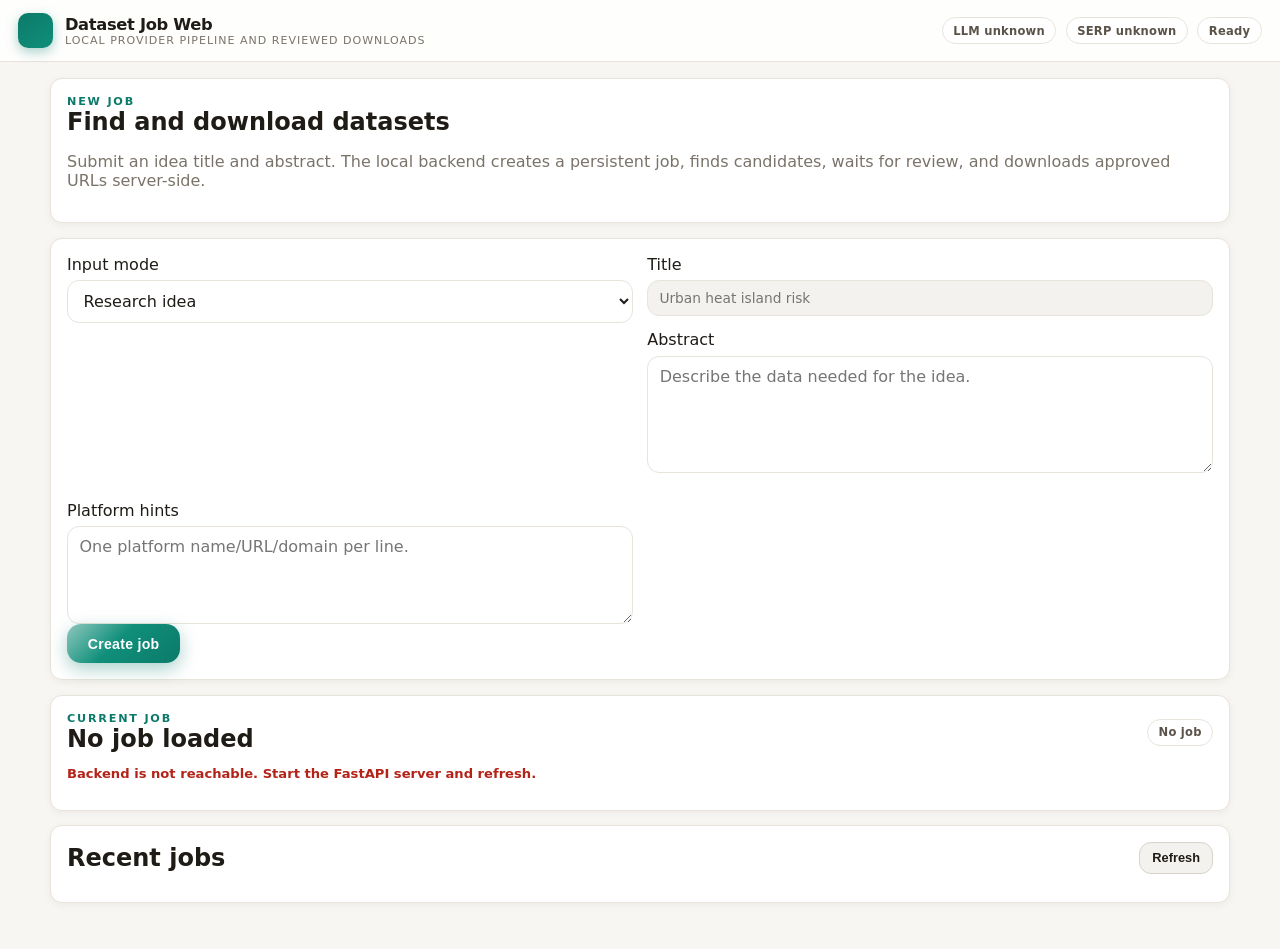
==== datasets.html @ d86ec750 "Update datasets.html" ====
<!DOCTYPE html>
<html lang="en">
<head>
  <meta charset="UTF-8" />
  <meta name="viewport" content="width=device-width, initial-scale=1" />
  <title>Dataset Job Web</title>
  <link rel="stylesheet" href="./style.css?v=20260516-failure-details" />
</head>
<body>
  <div class="dataset-layout">
    <header class="dataset-topbar">
      <div class="topbar-left">
        <div class="topbar-brand">
          <span class="brand-mark" aria-hidden="true"></span>
          <div class="topbar-titles">
            <span class="app-title">Dataset Job Web</span>
            <span class="app-tagline">Local provider pipeline and reviewed downloads</span>
          </div>
        </div>
      </div>
      <div class="topbar-right">
        <span class="pill" id="llmBadge">LLM unknown</span>
        <span class="pill" id="serpBadge">SERP unknown</span>
        <span class="pill" id="jobStatusBadge">Ready</span>
      </div>
    </header>

    <main class="dataset-main">
      <section class="dataset-section dataset-context-panel">
        <div>
          <p class="settings-kicker">New Job</p>
          <h1>Find and download datasets</h1>
          <p class="muted">Submit an idea title and abstract. The local backend creates a persistent job, finds candidates, waits for review, and downloads approved URLs server-side.</p>
        </div>
      </section>

      <section class="dataset-section">
        <div class="decision-grid">
          <label class="field">
            <span>Input mode</span>
            <select id="inputMode">
              <option value="idea">Research idea</option>
              <option value="dataset_requirement">Single dataset requirement</option>
            </select>
          </label>
          <div id="ideaInputFields" class="mode-fields">
            <label class="field">
              <span>Title</span>
              <input class="dataset-inline-input" id="jobTitle" placeholder="Urban heat island risk" />
            </label>
            <label class="field">
              <span>Abstract</span>
              <textarea id="jobAbstract" rows="5" placeholder="Describe the data needed for the idea."></textarea>
            </label>
          </div>
          <div id="datasetRequirementFields" class="mode-fields" hidden>
            <label class="field">
              <span>Dataset requirement</span>
              <textarea id="jobDatasetRequirement" rows="5" placeholder="Enter a dataset requirement statement."></textarea>
            </label>
          </div>
          <label class="field">
            <span>Platform hints</span>
            <textarea id="jobPlatformHints" class="dataset-hint-textarea" rows="4" placeholder="One platform name/URL/domain per line."></textarea>
          </label>
        </div>
        <div class="dataset-submit-row">
          <button type="button" class="send-btn" id="createJobBtn">Create job</button>
        </div>
      </section>

      <section class="dataset-section" id="statePanel">
        <div class="dataset-section-head">
          <div>
            <p class="settings-kicker">Current Job</p>
            <h2 id="currentJobTitle">No job loaded</h2>
          </div>
          <span class="pill" id="currentJobId">No job</span>
        </div>
        <p class="status-line muted" id="stateMessage">Create a job or load one from recent jobs.</p>
        <button id="retryFailedStepButton" class="secondary" hidden>Retry failed step</button>
      </section>

      <section class="dataset-section" id="requirementsSection" hidden>
        <div class="dataset-section-head compact">
          <h2>Requirements</h2>
        </div>
        <div id="requirementRows" class="requirements-list"></div>
      </section>

      <section class="dataset-section" id="candidateSection" hidden>
        <div class="dataset-section-head">
          <div>
            <p class="settings-kicker">Candidates</p>
            <h2>Human review</h2>
          </div>
          <div class="candidate-controls">
            <label class="candidate-limit-field">
              <span>Show</span>
              <input type="number" id="candidateDisplayLimit" min="1" max="20" value="20" />
            </label>
            <span class="pill" id="candidateCount">0 selected</span>
          </div>
        </div>
        <div class="dataset-table-wrap">
          <table class="dataset-table">
            <thead>
              <tr>
                <th>Approve</th>
                <th>Dataset</th>
                <th>Provider</th>
                <th>Role</th>
                <th>Coverage</th>
                <th>Reject</th>
              </tr>
            </thead>
            <tbody id="candidateRows"></tbody>
          </table>
        </div>
      </section>

      <section class="dataset-section" id="decisionSection" hidden>
        <div class="dataset-section-head compact">
          <h2>Review decision</h2>
          <button type="button" class="action-btn" id="addUrlBtn">Add URL</button>
        </div>
        <div id="addedUrlRows"></div>
        <div class="decision-grid">
          <label class="field">
            <span>Action</span>
            <select id="decisionSelect">
              <option value="continue_with_approved">Continue with approved</option>
              <option value="search_more">Search more</option>
              <option value="stop_insufficient">Stop insufficient</option>
              <option value="request_manual_access">Request manual access</option>
            </select>
          </label>
          <label class="field">
            <span>Missing requirements</span>
            <textarea id="missingRequirements" rows="4"></textarea>
          </label>
          <label class="field">
            <span>Suggested queries</span>
            <textarea id="suggestedQueries" rows="4"></textarea>
          </label>
          <label class="field">
            <span>Reviewer comment</span>
            <textarea id="reviewComment" rows="4"></textarea>
          </label>
          <label class="field">
            <span>Platform hints</span>
            <textarea id="platformHints" class="dataset-hint-textarea" rows="4" placeholder="One platform name/URL/domain per line."></textarea>
          </label>
        </div>
        <div class="dataset-submit-row">
          <button type="button" class="send-btn" id="submitReviewBtn">Submit review</button>
        </div>
      </section>

      <section class="dataset-section" id="confirmationSection" hidden>
        <div class="dataset-section-head">
          <div>
            <p class="settings-kicker">Confirmation</p>
            <h2>Bundle may be insufficient</h2>
          </div>
        </div>
        <pre class="step-body" id="judgmentBody"></pre>
        <div class="dataset-submit-row">
          <button type="button" class="send-btn" id="forceDownloadBtn">Force download approved URLs</button>
        </div>
      </section>

      <section class="dataset-section" id="resourcePlanSection" hidden>
        <div class="dataset-section-head">
          <div>
            <p class="settings-kicker">Resource plan</p>
            <h2>Planned resources</h2>
          </div>
        </div>
        <div id="resourcePlanRows"></div>
      </section>

      <section class="dataset-section" id="resultSection" hidden>
        <div class="dataset-section-head">
          <div>
            <p class="settings-kicker">Result</p>
            <h2>Downloaded files</h2>
          </div>
        </div>
        <div class="dataset-table-wrap">
          <table class="dataset-table">
            <thead>
              <tr>
                <th>File</th>
                <th>Size</th>
                <th>Format</th>
                <th>Status</th>
                <th>Reason</th>
                <th>Source URL</th>
                <th>Local path</th>
              </tr>
            </thead>
            <tbody id="fileRows"></tbody>
          </table>
        </div>
      </section>

      <section class="dataset-section">
        <div class="dataset-section-head compact">
          <h2>Recent jobs</h2>
          <button type="button" class="action-btn" id="refreshJobsBtn">Refresh</button>
        </div>
        <div id="recentJobs"></div>
      </section>
    </main>
  </div>

  <script src="./config.js"></script>
  <script src="./dataset-page-core.js?v=20260518-resource-plan"></script>
  <script src="./dataset-page.js?v=20260523-dataset-config"></script>
</body>
</html>
---- style.css ----
:root {
  --bg: #eeece8;
  --bg-elevated: #f8f6f2;
  --surface: #ffffff;
  --surface-muted: #f4f2ee;
  --border: #e8e3db;
  --border-strong: #d8d2c8;
  --text: #1f1b16;
  --text-secondary: #5b5349;
  --muted: #7a7369;
  --accent: #0c7a69;
  --accent-hover: #0f8f7a;
  --accent-soft: rgba(12, 122, 105, 0.12);
  --accent-ring: rgba(12, 122, 105, 0.32);
  --danger: #b42318;
  --user-bg: linear-gradient(145deg, #ecfff7 0%, #f0fffa 100%);
  --user-border: #9debd9;
  --radius-sm: 12px;
  --radius-md: 16px;
  --radius-lg: 20px;
  --shadow-sm: 0 2px 8px rgba(31, 27, 22, 0.05);
  --shadow-md: 0 8px 24px rgba(31, 27, 22, 0.08);
  --shadow-lg: 0 18px 48px rgba(31, 27, 22, 0.12);
  --font: "DM Sans", system-ui, -apple-system, "Segoe UI", sans-serif;
  --font-mono: "JetBrains Mono", ui-monospace, monospace;
}

* {
  box-sizing: border-box;
}

html {
  -webkit-font-smoothing: antialiased;
  -moz-osx-font-smoothing: grayscale;
}

body {
  margin: 0;
  font-family: var(--font);
  color: var(--text);
  min-height: 100vh;
  background: radial-gradient(120% 70% at 0% -10%, rgba(12, 122, 105, 0.12), transparent),
    radial-gradient(100% 60% at 100% 0%, rgba(142, 117, 84, 0.11), transparent),
    var(--bg);
}

.layout {
  display: flex;
  min-height: 100vh;
  max-height: 100vh;
}

.center-stack {
  flex: 1;
  display: flex;
  min-width: 0;
  min-height: 0;
}

.history-drawer {
  width: 0;
  min-width: 0;
  overflow: hidden;
  background: color-mix(in srgb, var(--surface), transparent 10%);
  backdrop-filter: blur(10px);
  border-right: 0 solid transparent;
  box-shadow: 2px 0 14px rgba(24, 20, 16, 0.03);
  transition: width 0.3s ease, min-width 0.3s ease, border-color 0.2s ease, box-shadow 0.2s ease;
}

.history-drawer.open {
  width: 300px;
  min-width: 300px;
  border-right-width: 1px;
  border-right-color: var(--border);
  box-shadow: 4px 0 12px rgba(0, 0, 0, 0.05);
}

.history-inner {
  width: 300px;
  height: 100%;
  overflow-y: auto;
  padding: 1.2rem 1rem 1.4rem;
}

.history-title {
  margin: 0;
  font-size: 0.8rem;
  letter-spacing: 0.14em;
  text-transform: uppercase;
  font-weight: 800;
  color: var(--text-secondary);
}

.history-hint {
  margin: 0.45rem 0 1rem;
  font-size: 0.78rem;
  line-height: 1.5;
}

.new-chat-btn {
  width: 100%;
  margin-top: 0.75rem;
  border: 1px solid var(--accent);
  border-radius: var(--radius-sm);
  background: var(--accent-soft);
  color: var(--accent);
  font-size: 0.82rem;
  font-weight: 700;
  padding: 0.55rem 0.72rem;
  cursor: pointer;
  transition: box-shadow 0.15s ease, transform 0.12s ease, filter 0.15s ease;
}

.new-chat-btn:hover {
  box-shadow: var(--shadow-sm);
  filter: brightness(0.98);
}

.new-chat-btn:active {
  transform: translateY(1px);
}

.history-list {
  list-style: none;
  margin: 0;
  padding: 0;
}

.history-list li {
  margin-bottom: 0.45rem;
}

.history-item {
  width: 100%;
  border: 1px solid var(--border);
  border-radius: var(--radius-sm);
  background: var(--surface);
  cursor: pointer;
  text-align: left;
  color: var(--text);
  padding: 0.72rem 0.8rem;
  transition: transform 0.12s ease, border-color 0.2s ease, box-shadow 0.2s ease;
}

.history-item:hover {
  transform: translateY(-1px);
  border-color: var(--accent);
  box-shadow: var(--shadow-sm);
}

.history-item-top {
  display: flex;
  align-items: flex-start;
  gap: 0.45rem;
}

.hi-icon {
  display: inline-flex;
  align-items: center;
  justify-content: center;
  width: 18px;
  height: 18px;
  border-radius: 5px;
  border: 1px solid #d7e6e2;
  background: #edf8f5;
  color: var(--accent);
  font-size: 0.64rem;
  font-weight: 700;
  line-height: 1;
  margin-top: 0.06rem;
  flex-shrink: 0;
}

.history-item .hi-topic {
  display: block;
  font-size: 0.84rem;
  font-weight: 600;
  line-height: 1.35;
  word-break: break-word;
}

.history-item .hi-meta {
  display: block;
  margin-top: 0.32rem;
  font-size: 0.69rem;
  color: var(--muted);
  font-family: var(--font-mono);
}

.chat-column {
  flex: 1;
  min-width: 0;
  min-height: 0;
  display: flex;
  flex-direction: column;
  background: var(--bg-elevated);
}

.chat-topbar {
  flex-shrink: 0;
  display: flex;
  align-items: center;
  justify-content: space-between;
  gap: 1rem;
  padding: 0.82rem 1.15rem;
  border-bottom: 1px solid var(--border);
  background: rgba(255, 255, 255, 0.76);
  backdrop-filter: blur(16px);
  box-shadow: 0 2px 10px rgba(0, 0, 0, 0.03);
}

.topbar-left {
  display: flex;
  align-items: center;
  gap: 0.9rem;
  min-width: 0;
}

.topbar-right {
  display: flex;
  align-items: center;
  gap: 0.6rem;
}

.icon-btn {
  width: 42px;
  height: 42px;
  border: 1px solid var(--border);
  border-radius: var(--radius-sm);
  background: var(--surface);
  color: var(--text-secondary);
  display: inline-flex;
  align-items: center;
  justify-content: center;
  cursor: pointer;
  transition: border-color 0.15s ease, color 0.15s ease, box-shadow 0.15s ease;
}

.icon-btn:hover {
  color: var(--accent);
  border-color: var(--accent);
  box-shadow: var(--shadow-sm);
}

.icon-btn:focus-visible {
  outline: none;
  box-shadow: 0 0 0 3px var(--accent-ring);
}

.topbar-brand {
  display: flex;
  align-items: center;
  gap: 0.72rem;
  min-width: 0;
}

.brand-mark {
  width: 35px;
  height: 35px;
  border-radius: 10px;
  background: linear-gradient(145deg, var(--accent) 0%, var(--accent-hover) 100%);
  box-shadow: 0 4px 12px rgba(12, 122, 105, 0.35);
  flex-shrink: 0;
}

.topbar-titles {
  display: flex;
  flex-direction: column;
  min-width: 0;
}

.app-title {
  font-size: 1.02rem;
  font-weight: 700;
  letter-spacing: -0.02em;
}

.app-tagline {
  font-size: 0.69rem;
  text-transform: uppercase;
  letter-spacing: 0.09em;
  color: var(--muted);
}

.pill {
  display: inline-flex;
  align-items: center;
  gap: 0.35rem;
  border: 1px solid var(--border);
  background: var(--surface);
  color: var(--text-secondary);
  border-radius: 999px;
  font-size: 0.72rem;
  font-weight: 600;
  letter-spacing: 0.02em;
  padding: 0.35rem 0.65rem;
}

.chat-panel {
  flex: 1;
  min-height: 0;
  display: flex;
  flex-direction: column;
}

.messages {
  flex: 1;
  overflow-y: auto;
  padding: 1.62rem 1.62rem 1.85rem;
  display: flex;
  flex-direction: column;
  gap: 1rem;
}

.messages:empty::before {
  content: "开始一次新想法生成，系统会按步骤展示检索、CAMP 与最终 Idea。";
  border: 1px dashed var(--border-strong);
  border-radius: var(--radius-md);
  color: var(--muted);
  font-size: 0.9rem;
  line-height: 1.6;
  padding: 1rem;
  background: rgba(255, 255, 255, 0.4);
}

.msg {
  max-width: 780px;
  border-radius: var(--radius-md);
  padding: 1.18rem 1.28rem;
  font-size: 0.93rem;
  line-height: 1.62;
  border: 1px solid var(--border);
  box-shadow: var(--shadow-sm);
}

.msg.user {
  align-self: flex-end;
  background: var(--user-bg);
  border-color: var(--user-border);
  max-width: min(90%, 540px);
}

.msg.assistant {
  width: 100%;
  margin: 0 auto;
  background: var(--surface);
  box-shadow: 0 10px 24px rgba(0, 0, 0, 0.06);
}

.msg.assistant.running {
  border-color: var(--accent);
  box-shadow: 0 0 0 2px var(--accent-soft), var(--shadow-md);
}

.msg-role {
  font-size: 0.66rem;
  font-weight: 700;
  color: var(--muted);
  letter-spacing: 0.1em;
  text-transform: uppercase;
  margin-bottom: 0.42rem;
}

.steps {
  display: flex;
  flex-direction: column;
  gap: 0.56rem;
}

.step details {
  border: 1px solid var(--border);
  border-radius: var(--radius-sm);
  overflow: hidden;
  background: var(--surface-muted);
  box-shadow: inset 0 1px 0 rgba(255, 255, 255, 0.65);
}

.step details[open] {
  background: var(--surface);
  border-color: var(--border-strong);
}

.step summary {
  list-style: none;
  cursor: pointer;
  display: flex;
  align-items: center;
  gap: 0.5rem;
  padding: 0.7rem 0.88rem;
  font-size: 0.86rem;
  font-weight: 600;
}

.step summary::-webkit-details-marker {
  display: none;
}

.step summary::before {
  content: "";
  width: 6px;
  height: 6px;
  border-radius: 50%;
  background: #c2bbb1;
  transition: transform 0.2s ease, background 0.2s ease;
}

.step details[open] summary::before {
  background: var(--accent);
  transform: scale(1.15);
}

.step-body {
  margin: 0;
  border-top: 1px solid #e7e1d7;
  padding: 0.84rem 0.96rem 0.96rem;
  white-space: pre-wrap;
  word-break: break-word;
  max-height: 360px;
  overflow-y: auto;
  font-family: var(--font-mono);
  font-size: 0.78rem;
  line-height: 1.62;
  color: var(--text-secondary);
  background: linear-gradient(180deg, #faf8f4 0%, #f4f1eb 100%);
  border-bottom-left-radius: 12px;
  border-bottom-right-radius: 12px;
}

.status-line {
  margin-top: 0.82rem;
  font-size: 0.82rem;
  color: var(--text-secondary);
}

.status-line:not(.error):not(.muted) {
  color: var(--accent);
  font-weight: 600;
}

.status-line.error {
  color: var(--danger);
  font-weight: 600;
}

.muted {
  color: var(--muted);
}

.msg-actions {
  margin-top: 0.68rem;
  display: flex;
  flex-wrap: wrap;
  gap: 0.5rem;
}

.action-btn {
  border: 1px solid var(--border-strong);
  border-radius: var(--radius-sm);
  background: var(--surface-muted);
  color: var(--text);
  cursor: pointer;
  font-size: 0.8rem;
  font-weight: 600;
  padding: 0.45rem 0.75rem;
  transition: transform 0.12s ease, border-color 0.15s ease, color 0.15s ease, box-shadow 0.15s ease;
}

.action-btn:hover:not(:disabled) {
  border-color: var(--accent);
  color: var(--accent);
  box-shadow: var(--shadow-sm);
}

.action-btn:active:not(:disabled) {
  transform: scale(0.99);
}

.action-btn:disabled {
  opacity: 0.58;
  cursor: not-allowed;
}

.composer-wrap {
  border-top: 1px solid var(--border);
  background: linear-gradient(180deg, rgba(248, 246, 242, 0.35) 0%, var(--bg-elevated) 30%);
  padding: 1rem 1.3rem 1.1rem;
}

.composer {
  max-width: 780px;
  margin: 0 auto;
  padding: 0.5rem;
  border-radius: 22px;
  border: 1px solid var(--border);
  background: var(--surface);
  box-shadow: 0 14px 30px rgba(0, 0, 0, 0.08);
  display: flex;
  align-items: flex-end;
  gap: 0.82rem;
}

.composer:focus-within {
  border-color: var(--accent);
  box-shadow: var(--shadow-lg), 0 0 0 3px var(--accent-soft);
}

.composer textarea {
  flex: 1;
  min-height: 52px;
  max-height: 220px;
  resize: none;
  border: none;
  outline: none;
  background: transparent;
  color: var(--text);
  font-size: 0.95rem;
  line-height: 1.6;
  font-family: var(--font);
  padding: 0.6rem 0.65rem 0.6rem 0.72rem;
}

.composer textarea::placeholder {
  color: #a39a8f;
}

.send-btn {
  flex-shrink: 0;
  border: none;
  border-radius: 14px;
  background: linear-gradient(135deg, #8ec8be 0%, var(--accent-hover) 45%, var(--accent) 100%);
  color: #fff;
  font-size: 0.88rem;
  font-weight: 700;
  letter-spacing: 0.02em;
  padding: 0.72rem 1.3rem;
  cursor: pointer;
  box-shadow: 0 6px 18px rgba(12, 122, 105, 0.35);
  transition: transform 0.12s ease, filter 0.15s ease, box-shadow 0.15s ease;
}

.send-btn:hover:not(:disabled) {
  filter: brightness(1.05);
  transform: translateY(-1px);
  box-shadow: 0 10px 22px rgba(12, 122, 105, 0.4), 0 0 0 2px rgba(142, 200, 190, 0.28);
}

.send-btn:active:not(:disabled) {
  transform: scale(0.98);
}

.send-btn:disabled {
  opacity: 0.5;
  cursor: not-allowed;
  box-shadow: none;
}

.composer-meta {
  max-width: 780px;
  margin: 0.42rem auto 0;
  font-size: 0.74rem;
}

.settings-panel {
  width: 336px;
  flex-shrink: 0;
  border-left: 1px solid var(--border);
  background: rgba(255, 255, 255, 0.86);
  backdrop-filter: blur(12px);
  padding: 1.4rem 1.2rem 1.2rem;
  overflow-y: auto;
  box-shadow: -4px 0 12px rgba(0, 0, 0, 0.05);
}

.settings-kicker {
  margin: 0;
  font-size: 0.7rem;
  text-transform: uppercase;
  letter-spacing: 0.16em;
  color: var(--accent);
  font-weight: 800;
}

.settings-head h1 {
  margin: 0.36rem 0 0.45rem;
  font-size: 1.24rem;
  letter-spacing: -0.02em;
  font-weight: 800;
}

.settings-head .muted {
  font-size: 0.86rem;
  line-height: 1.52;
}

.settings-card {
  margin-top: 1rem;
  border: 1px solid #eef2f6;
  border-radius: 16px;
  background: var(--surface);
  padding: 1rem;
  box-shadow: 0 10px 30px rgba(0, 0, 0, 0.04);
}

.field,
.param-fields .field {
  margin-top: 0.86rem;
}

.field:first-child,
.param-fields .field:first-child {
  margin-top: 0;
}

.field label {
  display: block;
  margin-bottom: 0.4rem;
  font-size: 0.75rem;
  font-weight: 700;
  color: var(--text-secondary);
  letter-spacing: 0.02em;
}

.field input,
.field select {
  width: 100%;
  border: 1px solid var(--border);
  border-radius: 12px;
  background: var(--surface-muted);
  color: var(--text);
  font-size: 0.86rem;
  font-family: var(--font);
  padding: 0.56rem 0.7rem;
  transition: border-color 0.15s ease, box-shadow 0.15s ease, background 0.15s ease;
}

.field input:focus,
.field select:focus {
  outline: none;
  border-color: var(--accent);
  background: var(--surface);
  box-shadow: 0 0 0 3px var(--accent-soft), 0 4px 14px rgba(12, 122, 105, 0.12);
}

.field small {
  display: block;
  margin-top: 0.3rem;
  color: var(--muted);
  font-size: 0.72rem;
  line-height: 1.4;
}

.hint {
  margin-top: 1.1rem;
  font-size: 0.78rem;
  line-height: 1.55;
}

.hint code {
  font-family: var(--font-mono);
  font-size: 0.74rem;
  border: 1px solid var(--border);
  border-radius: 6px;
  background: var(--surface-muted);
  padding: 0.08rem 0.35rem;
}

.messages::-webkit-scrollbar,
.history-inner::-webkit-scrollbar,
.settings-panel::-webkit-scrollbar,
.step-body::-webkit-scrollbar {
  width: 8px;
  height: 8px;
}

.messages::-webkit-scrollbar-thumb,
.history-inner::-webkit-scrollbar-thumb,
.settings-panel::-webkit-scrollbar-thumb,
.step-body::-webkit-scrollbar-thumb {
  background: #d5cec3;
  border-radius: 8px;
  border: 2px solid transparent;
  background-clip: padding-box;
}

.auth-overlay {
  position: fixed;
  inset: 0;
  z-index: 999;
  display: flex;
  align-items: center;
  justify-content: center;
  padding: 1rem;
  background: rgba(20, 17, 12, 0.46);
  backdrop-filter: blur(4px);
}

.auth-overlay[hidden] {
  display: none !important;
}

.auth-card {
  width: min(420px, 100%);
  border: 1px solid var(--border);
  border-radius: var(--radius-lg);
  background: var(--surface);
  box-shadow: var(--shadow-lg);
  padding: 1.2rem;
}

.auth-card h2 {
  margin: 0 0 0.4rem;
  font-size: 1.15rem;
}

.auth-form {
  display: flex;
  flex-direction: column;
  gap: 0.65rem;
  margin-top: 0.8rem;
}

.auth-form label {
  font-size: 0.82rem;
  color: var(--muted);
}

.auth-form > div {
  display: flex;
  flex-direction: column;
  gap: 0.3rem;
}

.auth-form > div[hidden] {
  display: none !important;
}

.auth-form input,
.auth-form select {
  width: 100%;
  border: 1px solid var(--border);
  border-radius: 12px;
  background: var(--surface-muted);
  color: var(--text);
  font-size: 0.94rem;
  font-family: var(--font);
  padding: 0.62rem 0.75rem;
}

.auth-form input:focus,
.auth-form select:focus {
  outline: none;
  border-color: var(--accent);
  box-shadow: 0 0 0 3px var(--accent-soft);
}

@media (max-width: 1080px) {
  .settings-panel {
    width: 300px;
  }
}

@media (max-width: 900px) {
  .layout {
    flex-direction: column;
    max-height: none;
  }

  .settings-panel {
    width: 100%;
    border-left: none;
    border-top: 1px solid var(--border);
    max-height: 44vh;
  }

  .history-drawer.open {
    width: 270px;
    min-width: 270px;
  }

  .history-inner {
    width: 270px;
  }

  .chat-topbar {
    padding: 0.75rem 0.9rem;
  }

  .messages {
    padding: 1rem 1rem 1.3rem;
  }

  .composer-wrap {
    padding: 0.85rem 0.9rem 0.95rem;
  }

  .composer {
    flex-wrap: wrap;
  }

  .send-btn {
    width: 100%;
  }
}

@media (prefers-reduced-motion: reduce) {
  *,
  *::before,
  *::after {
    animation-duration: 0.01ms !important;
    transition-duration: 0.01ms !important;
  }
}

.dataset-layout {
  min-height: 100vh;
  background: var(--bg-elevated);
  color: var(--text);
}

.dataset-topbar {
  display: flex;
  align-items: center;
  justify-content: space-between;
  gap: 1rem;
  padding: 0.82rem 1.15rem;
  border-bottom: 1px solid var(--border);
  background: rgba(255, 255, 255, 0.82);
  backdrop-filter: blur(16px);
  position: sticky;
  top: 0;
  z-index: 5;
}

.dataset-back-link {
  border: 1px solid var(--border);
  border-radius: var(--radius-sm);
  color: var(--text-secondary);
  background: var(--surface);
  padding: 0.58rem 0.78rem;
  font-size: 0.82rem;
  font-weight: 700;
  text-decoration: none;
}

.dataset-back-link:hover {
  color: var(--accent);
  border-color: var(--accent);
}

.dataset-main {
  width: min(1180px, calc(100vw - 32px));
  margin: 0 auto;
  padding: 1rem 0 2rem;
}

.dataset-section {
  background: var(--surface);
  border: 1px solid var(--border);
  border-radius: var(--radius-sm);
  box-shadow: var(--shadow-sm);
  padding: 1rem;
  margin-bottom: 0.9rem;
}

.dataset-context-panel,
.dataset-section-head,
.dataset-submit-row,
.dataset-actions-inline {
  display: flex;
  align-items: center;
  justify-content: space-between;
  gap: 1rem;
}

.dataset-section-head h2,
.dataset-section-head h3,
.dataset-context-panel h1 {
  margin: 0;
}

.dataset-section-head.compact {
  margin-bottom: 0.75rem;
}

.candidate-controls {
  display: flex;
  align-items: center;
  gap: 0.65rem;
  flex-wrap: wrap;
  justify-content: flex-end;
}

.candidate-limit-field {
  display: inline-flex;
  align-items: center;
  gap: 0.42rem;
  color: var(--text-secondary);
  font-size: 0.78rem;
  font-weight: 700;
}

.candidate-limit-field input {
  width: 72px;
  border: 1px solid var(--border);
  border-radius: 8px;
  padding: 0.38rem 0.48rem;
  font: inherit;
  background: var(--surface);
}

.dataset-table-wrap {
  overflow-x: auto;
}

.dataset-table {
  width: 100%;
  border-collapse: collapse;
  min-width: 920px;
}

.dataset-table th,
.dataset-table td {
  border-bottom: 1px solid var(--border);
  padding: 0.72rem 0.6rem;
  text-align: left;
  vertical-align: top;
  font-size: 0.84rem;
}

.dataset-table th {
  color: var(--text-secondary);
  font-size: 0.72rem;
  letter-spacing: 0.08em;
  text-transform: uppercase;
}

.dataset-table td.dataset-empty-row {
  color: var(--text-secondary);
  background: var(--surface-muted);
  font-weight: 600;
  text-align: center;
}

.requirements-list {
  display: flex;
  flex-direction: column;
  gap: 0.8rem;
}

.requirement-item {
  border: 1px solid var(--border);
  border-radius: var(--radius-sm);
  background: var(--surface);
  box-shadow: var(--shadow-sm);
  padding: 0.72rem 0.8rem;
}

.requirement-item + .requirement-item {
  margin-top: 0;
}

.resource-plan-card {
  border: 1px solid var(--border);
  border-radius: var(--radius-sm);
  background: var(--surface);
  padding: 0.72rem 0.8rem;
  min-width: 0;
  overflow-x: clip;
}

.resource-plan-card + .resource-plan-card {
  margin-top: 0.8rem;
}

.resource-role-group {
  margin-top: 0.75rem;
}

.resource-role-group h4 {
  margin: 0 0 0.35rem;
  font-size: 0.78rem;
  color: var(--text-secondary);
  text-transform: uppercase;
}

.resource-row {
  display: grid;
  grid-template-columns: minmax(9rem, 12rem) auto auto minmax(0, 1fr);
  gap: 0.45rem;
  align-items: start;
  border-top: 1px solid var(--border);
  padding: 0.48rem 0;
  min-width: 0;
  overflow-x: clip;
}

.resource-row > * {
  min-width: 0;
}

.resource-row a {
  color: var(--accent);
  overflow-wrap: anywhere;
  word-break: break-word;
}

.resource-row-sample,
.resource-row-index,
.resource-row-reject,
.resource-row-documentation {
  opacity: 0.78;
}

.requirement-head {
  display: flex;
  gap: 0.55rem;
  align-items: flex-start;
  justify-content: space-between;
  flex-wrap: wrap;
}

.requirement-title {
  margin: 0;
  font-size: 0.94rem;
  font-weight: 700;
}

.requirement-description {
  margin: 0.42rem 0 0;
  color: var(--text-secondary);
  line-height: 1.5;
  font-size: 0.82rem;
}

.requirement-meta {
  margin: 0.45rem 0 0;
  font-size: 0.72rem;
  color: var(--text-secondary);
  display: flex;
  flex-wrap: wrap;
  gap: 0.45rem;
}

.requirement-badge {
  display: inline-flex;
  align-items: center;
  border: 1px solid var(--border);
  border-radius: 999px;
  padding: 0.2rem 0.5rem;
  background: var(--surface-muted);
  font-size: 0.7rem;
}

.requirement-rounds {
  margin-top: 0.65rem;
  display: flex;
  flex-direction: column;
  gap: 0.6rem;
}

.round-item {
  border: 1px solid var(--border);
  border-radius: var(--radius-sm);
  padding: 0.62rem;
  background: var(--surface-muted);
}

.round-head {
  display: flex;
  justify-content: space-between;
  align-items: baseline;
  gap: 0.55rem;
}

.round-title {
  margin: 0;
  font-size: 0.82rem;
  font-weight: 700;
}

.round-meta {
  margin-top: 0.45rem;
  display: flex;
  flex-wrap: wrap;
  gap: 0.4rem;
}

.round-meta .pill {
  font-size: 0.66rem;
  padding: 0.2rem 0.45rem;
}

.query-chips {
  margin-top: 0.28rem;
  display: flex;
  flex-wrap: wrap;
  gap: 0.3rem;
}

.query-group {
  border-top: 1px solid var(--border);
  padding-top: 12px;
  margin-top: 12px;
}

.source-group {
  margin-top: 10px;
}

.source-title {
  font-size: 0.9rem;
  font-weight: 700;
  color: var(--text);
}

.query-chip {
  display: inline-flex;
  align-items: center;
  border-radius: 999px;
  border: 1px solid #d8d3ca;
  background: #fff;
  color: var(--text-secondary);
  font-size: 0.71rem;
  padding: 0.17rem 0.48rem;
  font-family: var(--font-mono);
}

.query-chip.missing {
  background: #fff5f5;
  border-color: #f1b0aa;
  color: var(--danger);
}

.round-info-lines {
  margin: 0.35rem 0 0;
  padding-left: 1.05rem;
  color: var(--text-secondary);
  font-size: 0.74rem;
  line-height: 1.45;
}

.round-mini-table-wrap {
  margin-top: 0.5rem;
  overflow-x: auto;
}

.dataset-mini-table {
  width: 100%;
  border-collapse: collapse;
  min-width: 720px;
}

.dataset-mini-table th,
.dataset-mini-table td {
  font-size: 0.77rem;
  border-bottom: 1px solid var(--border);
  padding: 0.45rem 0.5rem;
  vertical-align: top;
}

.dataset-mini-table th {
  text-transform: none;
  letter-spacing: 0.02em;
  color: var(--text-secondary);
  font-weight: 700;
  font-size: 0.68rem;
}

.dataset-mini-table .dataset-empty-row {
  color: var(--text-secondary);
  text-align: center;
  background: var(--surface-muted);
  font-weight: 600;
}

.dataset-mini-table .dataset-mini-note {
  color: #8a7a6a;
  font-size: 0.73rem;
  margin: 0.28rem 0 0;
}

.dataset-mini-row-unjudged {
  background: #fff8e6;
}

.dataset-mini-row-unjudged td:first-child {
  position: relative;
}

.dataset-mini-row-unjudged td:first-child::before {
  content: "Unjudged";
  display: inline-block;
  margin-right: 0.35rem;
  border-radius: 4px;
  font-size: 0.61rem;
  padding: 0.05rem 0.3rem;
  border: 1px solid #d9c9a5;
  color: #7a5f14;
  background: #fff4d8;
}

.rejected-panel details {
  margin-top: 0.52rem;
  border: 1px solid var(--border);
  border-radius: var(--radius-sm);
  background: #fff7f7;
}

.rejected-panel summary {
  font-size: 0.74rem;
  font-weight: 700;
  color: #8f2e2e;
  padding: 0.45rem 0.55rem;
  cursor: pointer;
}

.rejected-panel details[open] summary {
  border-bottom: 1px solid var(--border);
}

.rejected-panel .dataset-mini-table-wrap {
  margin-top: 0.28rem;
  padding: 0.2rem;
}

.dataset-title {
  font-weight: 800;
  margin-bottom: 0.28rem;
}

.dataset-table a {
  color: var(--accent);
  word-break: break-all;
}

.dataset-reason {
  margin-top: 0.32rem;
  line-height: 1.45;
}

.dataset-resource-meta,
.dataset-resource-evidence {
  margin-top: 0.28rem;
  line-height: 1.4;
  overflow-wrap: anywhere;
}

.dataset-resource-meta {
  font-size: 0.76rem;
  font-weight: 700;
}

.dataset-resource-evidence {
  font-family: "SFMono-Regular", Consolas, "Liberation Mono", monospace;
  font-size: 0.72rem;
}

.dataset-checkline {
  display: inline-flex;
  align-items: center;
  gap: 0.35rem;
  margin-bottom: 0.4rem;
}

.dataset-inline-input {
  width: 100%;
  border: 1px solid var(--border);
  border-radius: 8px;
  padding: 0.45rem 0.55rem;
  font: inherit;
}

.dataset-hint-textarea {
  min-height: 72px;
  resize: vertical;
}

.decision-grid {
  display: grid;
  grid-template-columns: repeat(2, minmax(0, 1fr));
  gap: 0.9rem;
}

.decision-grid .field {
  display: flex;
  flex-direction: column;
  gap: 0.42rem;
}

.decision-grid textarea,
.decision-grid select,
.added-url-row input,
.added-url-row select {
  border: 1px solid var(--border);
  border-radius: var(--radius-sm);
  padding: 0.62rem 0.72rem;
  font: inherit;
  background: var(--surface);
}

.added-url-panel {
  margin-top: 1rem;
  border-top: 1px solid var(--border);
  padding-top: 1rem;
}

.added-url-row {
  display: grid;
  grid-template-columns: 1.1fr 1.7fr 0.9fr 1.2fr 1.1fr auto;
  gap: 0.55rem;
  margin-bottom: 0.55rem;
}

.demo-outcome-panel {
  margin-bottom: 0.75rem;
}

.demo-outcome-box {
  border: 1px solid var(--border);
  border-radius: var(--radius-sm);
  background: var(--surface-muted);
  padding: 0.8rem 0.9rem;
}

.demo-outcome-box h3 {
  margin: 0;
  font-size: 0.96rem;
}

.demo-outcome-box p {
  margin: 0.52rem 0 0;
}

.demo-outcome-list {
  margin: 0.5rem 0 0;
  padding-left: 1.2rem;
}

.auth-return-link {
  display: inline-flex;
  justify-content: center;
  text-decoration: none;
}

#datasetStatusBadge[data-state="success"] {
  border-color: #79c7a4;
  color: #087443;
  background: #ebfff4;
}

#datasetStatusBadge[data-state="warning"] {
  border-color: #e3c67a;
  color: #7a5600;
  background: #fff8df;
}

#datasetStatusBadge[data-state="error"] {
  border-color: #f1b0aa;
  color: var(--danger);
  background: #fff1f0;
}

#datasetStatusBadge[data-state="running"],
#datasetStatusBadge[data-state="loading"],
#datasetStatusBadge[data-state="review"] {
  border-color: var(--accent);
  color: var(--accent);
  background: var(--accent-soft);
}

@media (max-width: 760px) {
  .dataset-topbar,
  .dataset-context-panel,
  .dataset-section-head,
  .dataset-submit-row {
    align-items: stretch;
    flex-direction: column;
  }

  .dataset-main {
    width: min(100vw - 20px, 1180px);
  }

  .decision-grid,
  .added-url-row {
    grid-template-columns: 1fr;
  }
}
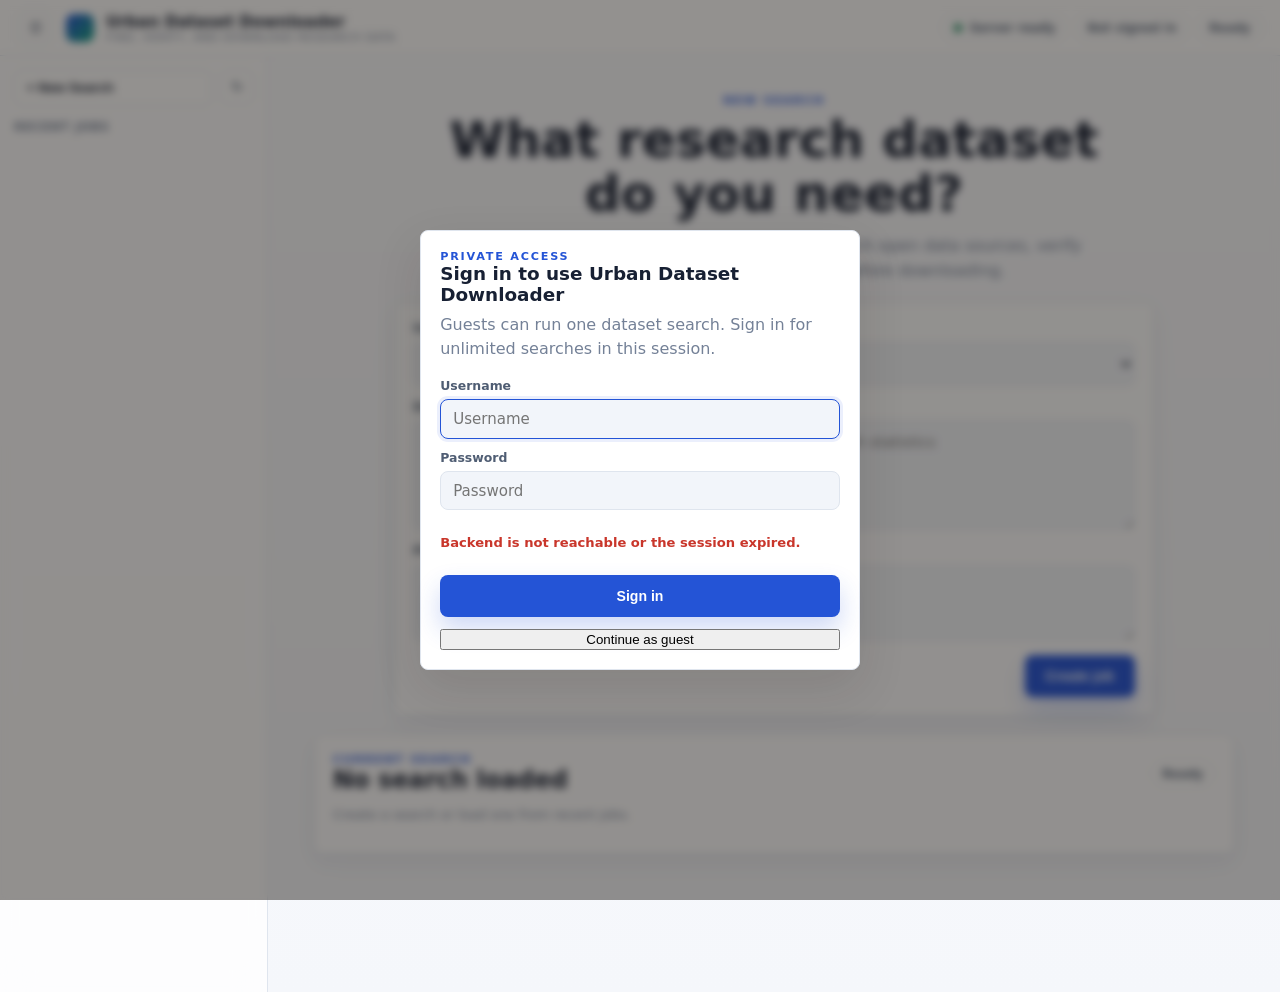
==== commit 078864a0: "Update dataset review page" ====
--- a/datasets.html
+++ b/datasets.html
@@ -1,222 +1,229 @@
-<!DOCTYPE html>
-<html lang="en">
-<head>
-  <meta charset="UTF-8" />
-  <meta name="viewport" content="width=device-width, initial-scale=1" />
-  <title>Dataset Job Web</title>
-  <link rel="stylesheet" href="./style.css?v=20260516-failure-details" />
-</head>
-<body>
-  <div class="dataset-layout">
-    <header class="dataset-topbar">
-      <div class="topbar-left">
-        <div class="topbar-brand">
-          <span class="brand-mark" aria-hidden="true"></span>
-          <div class="topbar-titles">
-            <span class="app-title">Dataset Job Web</span>
-            <span class="app-tagline">Local provider pipeline and reviewed downloads</span>
-          </div>
-        </div>
-      </div>
-      <div class="topbar-right">
-        <span class="pill" id="llmBadge">LLM unknown</span>
-        <span class="pill" id="serpBadge">SERP unknown</span>
-        <span class="pill" id="jobStatusBadge">Ready</span>
-      </div>
-    </header>
-
-    <main class="dataset-main">
-      <section class="dataset-section dataset-context-panel">
-        <div>
-          <p class="settings-kicker">New Job</p>
-          <h1>Find and download datasets</h1>
-          <p class="muted">Submit an idea title and abstract. The local backend creates a persistent job, finds candidates, waits for review, and downloads approved URLs server-side.</p>
-        </div>
-      </section>
-
-      <section class="dataset-section">
-        <div class="decision-grid">
-          <label class="field">
-            <span>Input mode</span>
-            <select id="inputMode">
-              <option value="idea">Research idea</option>
-              <option value="dataset_requirement">Single dataset requirement</option>
-            </select>
-          </label>
-          <div id="ideaInputFields" class="mode-fields">
-            <label class="field">
-              <span>Title</span>
-              <input class="dataset-inline-input" id="jobTitle" placeholder="Urban heat island risk" />
-            </label>
-            <label class="field">
-              <span>Abstract</span>
-              <textarea id="jobAbstract" rows="5" placeholder="Describe the data needed for the idea."></textarea>
-            </label>
-          </div>
-          <div id="datasetRequirementFields" class="mode-fields" hidden>
-            <label class="field">
-              <span>Dataset requirement</span>
-              <textarea id="jobDatasetRequirement" rows="5" placeholder="Enter a dataset requirement statement."></textarea>
-            </label>
-          </div>
-          <label class="field">
-            <span>Platform hints</span>
-            <textarea id="jobPlatformHints" class="dataset-hint-textarea" rows="4" placeholder="One platform name/URL/domain per line."></textarea>
-          </label>
-        </div>
-        <div class="dataset-submit-row">
-          <button type="button" class="send-btn" id="createJobBtn">Create job</button>
-        </div>
-      </section>
-
-      <section class="dataset-section" id="statePanel">
-        <div class="dataset-section-head">
-          <div>
-            <p class="settings-kicker">Current Job</p>
-            <h2 id="currentJobTitle">No job loaded</h2>
-          </div>
-          <span class="pill" id="currentJobId">No job</span>
-        </div>
-        <p class="status-line muted" id="stateMessage">Create a job or load one from recent jobs.</p>
-        <button id="retryFailedStepButton" class="secondary" hidden>Retry failed step</button>
-      </section>
-
-      <section class="dataset-section" id="requirementsSection" hidden>
-        <div class="dataset-section-head compact">
-          <h2>Requirements</h2>
-        </div>
-        <div id="requirementRows" class="requirements-list"></div>
-      </section>
-
-      <section class="dataset-section" id="candidateSection" hidden>
-        <div class="dataset-section-head">
-          <div>
-            <p class="settings-kicker">Candidates</p>
-            <h2>Human review</h2>
-          </div>
-          <div class="candidate-controls">
-            <label class="candidate-limit-field">
-              <span>Show</span>
-              <input type="number" id="candidateDisplayLimit" min="1" max="20" value="20" />
-            </label>
-            <span class="pill" id="candidateCount">0 selected</span>
-          </div>
-        </div>
-        <div class="dataset-table-wrap">
-          <table class="dataset-table">
-            <thead>
-              <tr>
-                <th>Approve</th>
-                <th>Dataset</th>
-                <th>Provider</th>
-                <th>Role</th>
-                <th>Coverage</th>
-                <th>Reject</th>
-              </tr>
-            </thead>
-            <tbody id="candidateRows"></tbody>
-          </table>
-        </div>
-      </section>
-
-      <section class="dataset-section" id="decisionSection" hidden>
-        <div class="dataset-section-head compact">
-          <h2>Review decision</h2>
-          <button type="button" class="action-btn" id="addUrlBtn">Add URL</button>
-        </div>
-        <div id="addedUrlRows"></div>
-        <div class="decision-grid">
-          <label class="field">
-            <span>Action</span>
-            <select id="decisionSelect">
-              <option value="continue_with_approved">Continue with approved</option>
-              <option value="search_more">Search more</option>
-              <option value="stop_insufficient">Stop insufficient</option>
-              <option value="request_manual_access">Request manual access</option>
-            </select>
-          </label>
-          <label class="field">
-            <span>Missing requirements</span>
-            <textarea id="missingRequirements" rows="4"></textarea>
-          </label>
-          <label class="field">
-            <span>Suggested queries</span>
-            <textarea id="suggestedQueries" rows="4"></textarea>
-          </label>
-          <label class="field">
-            <span>Reviewer comment</span>
-            <textarea id="reviewComment" rows="4"></textarea>
-          </label>
-          <label class="field">
-            <span>Platform hints</span>
-            <textarea id="platformHints" class="dataset-hint-textarea" rows="4" placeholder="One platform name/URL/domain per line."></textarea>
-          </label>
-        </div>
-        <div class="dataset-submit-row">
-          <button type="button" class="send-btn" id="submitReviewBtn">Submit review</button>
-        </div>
-      </section>
-
-      <section class="dataset-section" id="confirmationSection" hidden>
-        <div class="dataset-section-head">
-          <div>
-            <p class="settings-kicker">Confirmation</p>
-            <h2>Bundle may be insufficient</h2>
-          </div>
-        </div>
-        <pre class="step-body" id="judgmentBody"></pre>
-        <div class="dataset-submit-row">
-          <button type="button" class="send-btn" id="forceDownloadBtn">Force download approved URLs</button>
-        </div>
-      </section>
-
-      <section class="dataset-section" id="resourcePlanSection" hidden>
-        <div class="dataset-section-head">
-          <div>
-            <p class="settings-kicker">Resource plan</p>
-            <h2>Planned resources</h2>
-          </div>
-        </div>
-        <div id="resourcePlanRows"></div>
-      </section>
-
-      <section class="dataset-section" id="resultSection" hidden>
-        <div class="dataset-section-head">
-          <div>
-            <p class="settings-kicker">Result</p>
-            <h2>Downloaded files</h2>
-          </div>
-        </div>
-        <div class="dataset-table-wrap">
-          <table class="dataset-table">
-            <thead>
-              <tr>
-                <th>File</th>
-                <th>Size</th>
-                <th>Format</th>
-                <th>Status</th>
-                <th>Reason</th>
-                <th>Source URL</th>
-                <th>Local path</th>
-              </tr>
-            </thead>
-            <tbody id="fileRows"></tbody>
-          </table>
-        </div>
-      </section>
-
-      <section class="dataset-section">
-        <div class="dataset-section-head compact">
-          <h2>Recent jobs</h2>
-          <button type="button" class="action-btn" id="refreshJobsBtn">Refresh</button>
-        </div>
-        <div id="recentJobs"></div>
-      </section>
-    </main>
-  </div>
-
-  <script src="./config.js"></script>
-  <script src="./dataset-page-core.js?v=20260518-resource-plan"></script>
-  <script src="./dataset-page.js?v=20260523-dataset-config"></script>
-</body>
-</html>
+<!DOCTYPE html>
+<html lang="en">
+<head>
+  <meta charset="UTF-8" />
+  <meta name="viewport" content="width=device-width, initial-scale=1" />
+  <title>Urban Dataset Downloader</title>
+  <link rel="stylesheet" href="./style.css?v=20260606-auth-v1" />
+</head>
+<body class="dataset-workbench">
+  <div class="dataset-shell" id="datasetShell" data-sidebar="open">
+    <header class="dataset-topbar">
+      <div class="topbar-left">
+        <button type="button" class="icon-btn sidebar-toggle" id="sidebarToggle" aria-label="Toggle recent jobs">☰</button>
+        <div class="topbar-brand">
+          <span class="brand-mark" aria-hidden="true"></span>
+          <div class="topbar-titles">
+            <span class="app-title">Urban Dataset Downloader</span>
+            <span class="app-tagline">Find, verify, and download research data</span>
+          </div>
+        </div>
+      </div>
+      <div class="topbar-right">
+        <span class="connection-pill" id="connectionBadge"><span class="connection-dot"></span>Server ready</span>
+        <span class="pill" id="authBadge">Not signed in</span>
+        <button type="button" class="action-btn topbar-logout" id="logoutBtn" hidden>Logout</button>
+        <span class="pill provider-pill" id="llmBadge">LLM unknown</span>
+        <span class="pill provider-pill" id="serpBadge">SERP unknown</span>
+        <span class="pill" id="jobStatusBadge">Ready</span>
+      </div>
+    </header>
+
+    <div class="dataset-body">
+      <aside class="recent-sidebar" id="recentSidebar">
+        <div class="recent-sidebar-head">
+          <button type="button" class="new-search-btn" id="newSearchBtn">+ New Search</button>
+          <button type="button" class="icon-btn compact" id="refreshJobsBtn" aria-label="Refresh recent jobs">↻</button>
+        </div>
+        <div class="recent-title-row">
+          <span>Recent Jobs</span>
+        </div>
+        <div id="recentJobs" class="recent-job-list"></div>
+      </aside>
+
+      <main class="dataset-main">
+        <section class="canvas-panel search-canvas" id="inputCanvas">
+          <div class="input-hero">
+            <p class="settings-kicker">New Search</p>
+            <h1>What research dataset do you need?</h1>
+            <p class="muted">Describe the data you want. The server will search open data sources, verify candidates, and ask for confirmation before downloading.</p>
+          </div>
+
+          <div class="composer-card">
+            <label class="field input-mode-field">
+              <span>Input mode</span>
+              <select id="inputMode">
+                <option value="dataset_requirement">Single dataset requirement</option>
+                <option value="idea">Research idea</option>
+              </select>
+            </label>
+
+            <div id="ideaInputFields" class="mode-fields">
+              <label class="field">
+                <span>Title</span>
+                <input class="dataset-inline-input" id="jobTitle" placeholder="Urban heat island risk" />
+              </label>
+              <label class="field">
+                <span>Abstract</span>
+                <textarea id="jobAbstract" rows="4" placeholder="Describe the research idea and the data needed."></textarea>
+              </label>
+            </div>
+
+            <div id="datasetRequirementFields" class="mode-fields" hidden>
+              <label class="field">
+                <span>Dataset requirement</span>
+                <textarea id="jobDatasetRequirement" rows="5" placeholder="Example: sleep data in the United States with public health statistics"></textarea>
+              </label>
+            </div>
+
+            <label class="field platform-field">
+              <span>Platform hints</span>
+              <textarea id="jobPlatformHints" class="dataset-hint-textarea" rows="3" placeholder="Optional: ArcGIS, Kaggle, Zenodo, data.gov"></textarea>
+            </label>
+
+            <div class="dataset-submit-row">
+              <button type="button" class="send-btn" id="createJobBtn">Create job</button>
+            </div>
+          </div>
+        </section>
+
+        <section class="canvas-panel state-canvas" id="statePanel">
+          <div class="dataset-section-head">
+            <div>
+              <p class="settings-kicker">Current Search</p>
+              <h2 id="currentJobTitle">No search loaded</h2>
+            </div>
+            <span class="pill" id="currentJobId">Ready</span>
+          </div>
+          <p class="status-line muted" id="stateMessage">Create a search or load one from recent jobs.</p>
+          <div class="job-activity" id="jobActivityIndicator" hidden>
+            <div>
+              <span class="activity-spinner" aria-hidden="true"></span>
+            </div>
+            <div>
+              <strong id="jobActivityText">Searching for datasets...</strong>
+              <span id="jobActivitySubtext">Checking open data platforms and metadata indexes.</span>
+            </div>
+            <button type="button" class="stop-search-btn" id="stopSearchBtn">Stop tracking</button>
+          </div>
+          <div class="skeleton-stack" id="searchSkeleton" hidden>
+            <div class="skeleton-card"></div>
+            <div class="skeleton-card short"></div>
+            <div class="skeleton-card"></div>
+          </div>
+          <button id="retryFailedStepButton" class="secondary" hidden>Retry failed step</button>
+        </section>
+
+        <section class="canvas-panel" id="resourcePlanSection" hidden>
+          <div class="dataset-section-head">
+            <div>
+              <p class="settings-kicker">Results</p>
+              <h2>Datasets found</h2>
+            </div>
+          </div>
+          <div id="downloadPreviewSummary" class="download-preview-summary"></div>
+          <div id="resourcePlanRows" class="dataset-card-flow"></div>
+          <div class="floating-action-bar" id="downloadConfirmRow" hidden>
+            <span id="selectionSummary">0 datasets selected. Files will be saved to the research server.</span>
+            <button type="button" class="send-btn" id="forceDownloadBtn">Confirm & Download</button>
+          </div>
+        </section>
+
+        <section class="canvas-panel result-panel" id="resultSection" hidden>
+          <div class="dataset-section-head">
+            <div>
+              <p class="settings-kicker">Saved Files</p>
+              <h2>Downloaded files</h2>
+            </div>
+          </div>
+          <div class="server-save-note">Files have been saved to your research server.</div>
+          <div class="dataset-table-wrap">
+            <table class="dataset-table">
+              <thead>
+                <tr>
+                  <th>File</th>
+                  <th>Size</th>
+                  <th>Format</th>
+                  <th>Status</th>
+                  <th>Reason</th>
+                  <th>Source URL</th>
+                  <th>Server path</th>
+                </tr>
+              </thead>
+              <tbody id="fileRows"></tbody>
+            </table>
+          </div>
+        </section>
+
+        <section class="canvas-panel recovery-panel" id="decisionSection" hidden>
+          <div class="dataset-section-head compact">
+            <h2>Recovery options</h2>
+            <button type="button" class="action-btn" id="addUrlBtn">Add URL</button>
+          </div>
+          <div id="addedUrlRows"></div>
+          <div class="decision-grid">
+            <label class="field">
+              <span>Action</span>
+              <select id="decisionSelect">
+                <option value="continue_with_approved">Continue with approved</option>
+                <option value="search_more">Search more</option>
+                <option value="stop_insufficient">Stop insufficient</option>
+                <option value="request_manual_access">Request manual access</option>
+              </select>
+            </label>
+            <label class="field">
+              <span>Missing requirements</span>
+              <textarea id="missingRequirements" rows="4"></textarea>
+            </label>
+            <label class="field">
+              <span>Suggested queries</span>
+              <textarea id="suggestedQueries" rows="4"></textarea>
+            </label>
+            <label class="field">
+              <span>Reviewer comment</span>
+              <textarea id="reviewComment" rows="4"></textarea>
+            </label>
+            <label class="field">
+              <span>Platform hints</span>
+              <textarea id="platformHints" class="dataset-hint-textarea" rows="4" placeholder="One platform name/URL/domain per line."></textarea>
+            </label>
+          </div>
+          <div id="searchMorePrefillPreview" class="requirement-meta" hidden></div>
+          <div class="dataset-submit-row">
+            <button type="button" class="send-btn" id="submitReviewBtn">Submit recovery action</button>
+          </div>
+        </section>
+
+        <section class="canvas-panel" id="confirmationSection" hidden>
+          <pre class="step-body" id="judgmentBody"></pre>
+        </section>
+      </main>
+    </div>
+  </div>
+
+  <div class="auth-overlay" id="authOverlay" hidden>
+    <section class="auth-card dataset-auth-card">
+      <p class="settings-kicker">Private Access</p>
+      <h2>Sign in to use Urban Dataset Downloader</h2>
+      <p class="muted">Guests can run one dataset search. Sign in for unlimited searches in this session.</p>
+      <form class="auth-form" id="datasetAuthForm">
+        <label>
+          <span>Username</span>
+          <input id="authUsername" autocomplete="username" placeholder="Username" />
+        </label>
+        <label>
+          <span>Password</span>
+          <input id="authPassword" type="password" autocomplete="current-password" placeholder="Password" />
+        </label>
+        <p class="status-line error" id="authError" aria-live="polite"></p>
+        <button type="submit" class="send-btn">Sign in</button>
+      </form>
+      <button type="button" class="secondary guest-login-btn" id="guestLoginBtn">Continue as guest</button>
+    </section>
+  </div>
+
+  <script src="./config.js"></script>
+  <script src="./dataset-page-core.js?v=20260606-auth-v1"></script>
+  <script src="./dataset-page.js?v=20260606-auth-v1"></script>
+</body>
+</html>
--- a/style.css
+++ b/style.css
@@ -1,4 +1,4 @@
-:root {
+﻿:root {
   --bg: #eeece8;
   --bg-elevated: #f8f6f2;
   --surface: #ffffff;
@@ -438,14 +438,53 @@
   font-weight: 600;
 }
 
-.status-line.error {
-  color: var(--danger);
-  font-weight: 600;
-}
-
-.muted {
-  color: var(--muted);
-}
+.status-line.error {
+  color: var(--danger);
+  font-weight: 600;
+}
+
+.job-activity {
+  display: inline-flex;
+  align-items: center;
+  gap: 0.55rem;
+  margin-top: 0.75rem;
+  border: 1px solid var(--accent-ring);
+  border-radius: 999px;
+  background: var(--accent-soft);
+  color: var(--accent);
+  font-size: 0.8rem;
+  font-weight: 700;
+  padding: 0.5rem 0.72rem;
+}
+
+.job-activity[hidden] {
+  display: none;
+}
+
+.activity-spinner {
+  width: 14px;
+  height: 14px;
+  border-radius: 50%;
+  border: 2px solid rgba(12, 122, 105, 0.24);
+  border-top-color: var(--accent);
+  animation: dataset-spin 0.8s linear infinite;
+  flex: 0 0 auto;
+}
+
+#statePanel[data-running="true"] {
+  border-color: var(--accent-ring);
+  box-shadow: 0 0 0 2px var(--accent-soft), var(--shadow-sm);
+}
+
+@keyframes dataset-spin {
+  to {
+    transform: rotate(360deg);
+  }
+}
+
+.muted {
+  color: var(--muted);
+}
 
 .msg-actions {
   margin-top: 0.68rem;
@@ -549,11 +588,15 @@
   transform: scale(0.98);
 }
 
-.send-btn:disabled {
-  opacity: 0.5;
-  cursor: not-allowed;
-  box-shadow: none;
-}
+.send-btn:disabled {
+  opacity: 0.5;
+  cursor: not-allowed;
+  box-shadow: none;
+}
+
+.send-btn.is-loading {
+  opacity: 0.78;
+}
 
 .composer-meta {
   max-width: 780px;
@@ -935,294 +978,414 @@
   text-transform: uppercase;
 }
 
-.dataset-table td.dataset-empty-row {
-  color: var(--text-secondary);
-  background: var(--surface-muted);
-  font-weight: 600;
-  text-align: center;
-}
-
-.requirements-list {
-  display: flex;
-  flex-direction: column;
-  gap: 0.8rem;
-}
-
-.requirement-item {
-  border: 1px solid var(--border);
-  border-radius: var(--radius-sm);
-  background: var(--surface);
-  box-shadow: var(--shadow-sm);
-  padding: 0.72rem 0.8rem;
-}
-
-.requirement-item + .requirement-item {
-  margin-top: 0;
-}
-
-.resource-plan-card {
-  border: 1px solid var(--border);
-  border-radius: var(--radius-sm);
-  background: var(--surface);
-  padding: 0.72rem 0.8rem;
-  min-width: 0;
-  overflow-x: clip;
-}
-
-.resource-plan-card + .resource-plan-card {
-  margin-top: 0.8rem;
-}
-
-.resource-role-group {
-  margin-top: 0.75rem;
-}
-
-.resource-role-group h4 {
-  margin: 0 0 0.35rem;
-  font-size: 0.78rem;
-  color: var(--text-secondary);
-  text-transform: uppercase;
-}
-
-.resource-row {
-  display: grid;
-  grid-template-columns: minmax(9rem, 12rem) auto auto minmax(0, 1fr);
-  gap: 0.45rem;
-  align-items: start;
-  border-top: 1px solid var(--border);
-  padding: 0.48rem 0;
-  min-width: 0;
-  overflow-x: clip;
-}
-
-.resource-row > * {
-  min-width: 0;
-}
-
-.resource-row a {
-  color: var(--accent);
-  overflow-wrap: anywhere;
-  word-break: break-word;
-}
-
-.resource-row-sample,
-.resource-row-index,
-.resource-row-reject,
-.resource-row-documentation {
-  opacity: 0.78;
-}
-
-.requirement-head {
-  display: flex;
-  gap: 0.55rem;
-  align-items: flex-start;
-  justify-content: space-between;
-  flex-wrap: wrap;
-}
-
-.requirement-title {
-  margin: 0;
-  font-size: 0.94rem;
-  font-weight: 700;
-}
-
-.requirement-description {
-  margin: 0.42rem 0 0;
-  color: var(--text-secondary);
-  line-height: 1.5;
-  font-size: 0.82rem;
-}
-
-.requirement-meta {
-  margin: 0.45rem 0 0;
-  font-size: 0.72rem;
-  color: var(--text-secondary);
-  display: flex;
-  flex-wrap: wrap;
-  gap: 0.45rem;
-}
-
-.requirement-badge {
-  display: inline-flex;
-  align-items: center;
-  border: 1px solid var(--border);
-  border-radius: 999px;
-  padding: 0.2rem 0.5rem;
-  background: var(--surface-muted);
-  font-size: 0.7rem;
-}
-
-.requirement-rounds {
-  margin-top: 0.65rem;
-  display: flex;
-  flex-direction: column;
-  gap: 0.6rem;
-}
-
-.round-item {
-  border: 1px solid var(--border);
-  border-radius: var(--radius-sm);
-  padding: 0.62rem;
-  background: var(--surface-muted);
-}
-
-.round-head {
-  display: flex;
-  justify-content: space-between;
-  align-items: baseline;
-  gap: 0.55rem;
-}
-
-.round-title {
-  margin: 0;
-  font-size: 0.82rem;
-  font-weight: 700;
-}
-
-.round-meta {
-  margin-top: 0.45rem;
-  display: flex;
-  flex-wrap: wrap;
-  gap: 0.4rem;
-}
-
-.round-meta .pill {
-  font-size: 0.66rem;
-  padding: 0.2rem 0.45rem;
-}
-
-.query-chips {
-  margin-top: 0.28rem;
-  display: flex;
-  flex-wrap: wrap;
-  gap: 0.3rem;
-}
-
-.query-group {
-  border-top: 1px solid var(--border);
-  padding-top: 12px;
-  margin-top: 12px;
-}
-
-.source-group {
-  margin-top: 10px;
-}
-
-.source-title {
-  font-size: 0.9rem;
-  font-weight: 700;
-  color: var(--text);
-}
-
-.query-chip {
-  display: inline-flex;
-  align-items: center;
-  border-radius: 999px;
-  border: 1px solid #d8d3ca;
-  background: #fff;
-  color: var(--text-secondary);
-  font-size: 0.71rem;
-  padding: 0.17rem 0.48rem;
-  font-family: var(--font-mono);
-}
-
-.query-chip.missing {
-  background: #fff5f5;
-  border-color: #f1b0aa;
-  color: var(--danger);
-}
-
-.round-info-lines {
-  margin: 0.35rem 0 0;
-  padding-left: 1.05rem;
-  color: var(--text-secondary);
-  font-size: 0.74rem;
-  line-height: 1.45;
-}
-
-.round-mini-table-wrap {
-  margin-top: 0.5rem;
-  overflow-x: auto;
-}
-
-.dataset-mini-table {
-  width: 100%;
-  border-collapse: collapse;
-  min-width: 720px;
-}
-
-.dataset-mini-table th,
-.dataset-mini-table td {
-  font-size: 0.77rem;
-  border-bottom: 1px solid var(--border);
-  padding: 0.45rem 0.5rem;
-  vertical-align: top;
-}
-
-.dataset-mini-table th {
-  text-transform: none;
-  letter-spacing: 0.02em;
-  color: var(--text-secondary);
-  font-weight: 700;
-  font-size: 0.68rem;
-}
-
-.dataset-mini-table .dataset-empty-row {
-  color: var(--text-secondary);
-  text-align: center;
-  background: var(--surface-muted);
-  font-weight: 600;
-}
-
-.dataset-mini-table .dataset-mini-note {
-  color: #8a7a6a;
-  font-size: 0.73rem;
-  margin: 0.28rem 0 0;
-}
-
-.dataset-mini-row-unjudged {
-  background: #fff8e6;
-}
-
-.dataset-mini-row-unjudged td:first-child {
-  position: relative;
-}
-
-.dataset-mini-row-unjudged td:first-child::before {
-  content: "Unjudged";
-  display: inline-block;
-  margin-right: 0.35rem;
-  border-radius: 4px;
-  font-size: 0.61rem;
-  padding: 0.05rem 0.3rem;
-  border: 1px solid #d9c9a5;
-  color: #7a5f14;
-  background: #fff4d8;
-}
-
-.rejected-panel details {
-  margin-top: 0.52rem;
-  border: 1px solid var(--border);
-  border-radius: var(--radius-sm);
-  background: #fff7f7;
-}
-
-.rejected-panel summary {
-  font-size: 0.74rem;
-  font-weight: 700;
-  color: #8f2e2e;
-  padding: 0.45rem 0.55rem;
-  cursor: pointer;
-}
-
-.rejected-panel details[open] summary {
-  border-bottom: 1px solid var(--border);
-}
-
-.rejected-panel .dataset-mini-table-wrap {
-  margin-top: 0.28rem;
-  padding: 0.2rem;
-}
+.dataset-table td.dataset-empty-row {
+  color: var(--text-secondary);
+  background: var(--surface-muted);
+  font-weight: 600;
+  text-align: center;
+}
+
+.requirements-list {
+  display: flex;
+  flex-direction: column;
+  gap: 0.8rem;
+}
+
+.requirement-item {
+  border: 1px solid var(--border);
+  border-radius: var(--radius-sm);
+  background: var(--surface);
+  box-shadow: var(--shadow-sm);
+  padding: 0.72rem 0.8rem;
+}
+
+.requirement-item + .requirement-item {
+  margin-top: 0;
+}
+
+.resource-plan-card {
+  border: 1px solid var(--border);
+  border-radius: var(--radius-sm);
+  background: var(--surface);
+  padding: 0.72rem 0.8rem;
+  min-width: 0;
+  overflow-x: clip;
+}
+
+.resource-plan-card + .resource-plan-card {
+  margin-top: 0.8rem;
+}
+
+.download-preview-summary {
+  margin-bottom: 0.85rem;
+}
+
+.download-summary-grid {
+  display: grid;
+  grid-template-columns: repeat(4, minmax(0, 1fr));
+  gap: 0.65rem;
+}
+
+.download-summary-stat {
+  border: 1px solid var(--border);
+  border-radius: var(--radius-sm);
+  background: var(--surface);
+  padding: 0.7rem 0.78rem;
+  min-width: 0;
+}
+
+.download-summary-warning {
+  border-color: color-mix(in srgb, var(--danger), var(--border) 55%);
+  background: color-mix(in srgb, #fff, var(--danger) 5%);
+}
+
+.download-summary-value {
+  display: block;
+  font-size: 1.18rem;
+  line-height: 1.1;
+  font-weight: 800;
+  color: var(--text);
+}
+
+.download-summary-label {
+  display: block;
+  margin-top: 0.28rem;
+  color: var(--muted);
+  font-size: 0.72rem;
+  font-weight: 700;
+  text-transform: uppercase;
+}
+
+.download-preview-note {
+  margin: 0.55rem 0 0;
+  font-size: 0.8rem;
+}
+
+.download-resource-preview {
+  margin-top: 0.7rem;
+  display: flex;
+  flex-direction: column;
+  gap: 0.45rem;
+}
+
+.download-resource-item {
+  display: grid;
+  grid-template-columns: minmax(0, 1fr) auto;
+  gap: 0.65rem;
+  align-items: start;
+  border-top: 1px solid var(--border);
+  padding-top: 0.48rem;
+}
+
+.download-resource-item a {
+  color: var(--accent);
+  overflow-wrap: anywhere;
+  word-break: break-word;
+}
+
+.resource-role-group {
+  margin-top: 0.75rem;
+}
+
+.resource-role-group h4 {
+  margin: 0 0 0.35rem;
+  font-size: 0.78rem;
+  color: var(--text-secondary);
+  text-transform: uppercase;
+}
+
+.resource-row {
+  display: grid;
+  grid-template-columns: minmax(9rem, 12rem) auto auto minmax(0, 1fr);
+  gap: 0.45rem;
+  align-items: start;
+  border-top: 1px solid var(--border);
+  padding: 0.48rem 0;
+  min-width: 0;
+  overflow-x: clip;
+}
+
+.resource-row > * {
+  min-width: 0;
+}
+
+.resource-row a {
+  color: var(--accent);
+  overflow-wrap: anywhere;
+  word-break: break-word;
+}
+
+.resource-row-sample,
+.resource-row-index,
+.resource-row-reject {
+  opacity: 0.78;
+}
+
+.requirement-head {
+  display: flex;
+  gap: 0.55rem;
+  align-items: flex-start;
+  justify-content: space-between;
+  flex-wrap: wrap;
+}
+
+.requirement-title {
+  margin: 0;
+  font-size: 0.94rem;
+  font-weight: 700;
+}
+
+.requirement-description {
+  margin: 0.42rem 0 0;
+  color: var(--text-secondary);
+  line-height: 1.5;
+  font-size: 0.82rem;
+}
+
+.requirement-meta {
+  margin: 0.45rem 0 0;
+  font-size: 0.72rem;
+  color: var(--text-secondary);
+  display: flex;
+  flex-wrap: wrap;
+  gap: 0.45rem;
+}
+
+.requirement-badge {
+  display: inline-flex;
+  align-items: center;
+  border: 1px solid var(--border);
+  border-radius: 999px;
+  padding: 0.2rem 0.5rem;
+  background: var(--surface-muted);
+  font-size: 0.7rem;
+}
+
+.requirement-rounds {
+  margin-top: 0.65rem;
+  display: flex;
+  flex-direction: column;
+  gap: 0.6rem;
+}
+
+.requirement-outcome {
+  padding-top: 0.1rem;
+}
+
+.advanced-details {
+  margin-top: 0.65rem;
+}
+
+.advanced-details > summary {
+  display: flex;
+  align-items: center;
+  justify-content: space-between;
+  gap: 0.55rem;
+  flex-wrap: wrap;
+  cursor: pointer;
+  color: var(--text-secondary);
+  font-size: 0.78rem;
+  font-weight: 700;
+  list-style: none;
+}
+
+.advanced-details > summary::-webkit-details-marker {
+  display: none;
+}
+
+.advanced-details > summary::before {
+  content: "+";
+  display: inline-flex;
+  align-items: center;
+  justify-content: center;
+  width: 1.25rem;
+  height: 1.25rem;
+  border: 1px solid var(--border);
+  border-radius: 999px;
+  background: var(--surface-muted);
+  color: var(--accent);
+  font-family: var(--font-mono);
+  font-size: 0.72rem;
+  flex: 0 0 auto;
+}
+
+.advanced-details[open] > summary::before {
+  content: "-";
+}
+
+.advanced-details[open] > summary {
+  margin-bottom: 0.55rem;
+}
+
+.no-data-diagnostics,
+.download-diagnostics {
+  background: color-mix(in srgb, var(--surface), var(--surface-muted) 45%);
+}
+
+.round-item {
+  border: 1px solid var(--border);
+  border-radius: var(--radius-sm);
+  padding: 0.62rem;
+  background: var(--surface-muted);
+}
+
+.round-head {
+  display: flex;
+  justify-content: space-between;
+  align-items: baseline;
+  gap: 0.55rem;
+}
+
+.round-title {
+  margin: 0;
+  font-size: 0.82rem;
+  font-weight: 700;
+}
+
+.round-meta {
+  margin-top: 0.45rem;
+  display: flex;
+  flex-wrap: wrap;
+  gap: 0.4rem;
+}
+
+.round-meta .pill {
+  font-size: 0.66rem;
+  padding: 0.2rem 0.45rem;
+}
+
+.query-chips {
+  margin-top: 0.28rem;
+  display: flex;
+  flex-wrap: wrap;
+  gap: 0.3rem;
+}
+
+.query-group {
+  border-top: 1px solid var(--border);
+  padding-top: 12px;
+  margin-top: 12px;
+}
+
+.source-group {
+  margin-top: 10px;
+}
+
+.source-title {
+  font-size: 0.9rem;
+  font-weight: 700;
+  color: var(--text);
+}
+
+.query-chip {
+  display: inline-flex;
+  align-items: center;
+  border-radius: 999px;
+  border: 1px solid #d8d3ca;
+  background: #fff;
+  color: var(--text-secondary);
+  font-size: 0.71rem;
+  padding: 0.17rem 0.48rem;
+  font-family: var(--font-mono);
+}
+
+.query-chip.missing {
+  background: #fff5f5;
+  border-color: #f1b0aa;
+  color: var(--danger);
+}
+
+.round-info-lines {
+  margin: 0.35rem 0 0;
+  padding-left: 1.05rem;
+  color: var(--text-secondary);
+  font-size: 0.74rem;
+  line-height: 1.45;
+}
+
+.round-mini-table-wrap {
+  margin-top: 0.5rem;
+  overflow-x: auto;
+}
+
+.dataset-mini-table {
+  width: 100%;
+  border-collapse: collapse;
+  min-width: 720px;
+}
+
+.dataset-mini-table th,
+.dataset-mini-table td {
+  font-size: 0.77rem;
+  border-bottom: 1px solid var(--border);
+  padding: 0.45rem 0.5rem;
+  vertical-align: top;
+}
+
+.dataset-mini-table th {
+  text-transform: none;
+  letter-spacing: 0.02em;
+  color: var(--text-secondary);
+  font-weight: 700;
+  font-size: 0.68rem;
+}
+
+.dataset-mini-table .dataset-empty-row {
+  color: var(--text-secondary);
+  text-align: center;
+  background: var(--surface-muted);
+  font-weight: 600;
+}
+
+.dataset-mini-table .dataset-mini-note {
+  color: #8a7a6a;
+  font-size: 0.73rem;
+  margin: 0.28rem 0 0;
+}
+
+.dataset-mini-row-unjudged {
+  background: #fff8e6;
+}
+
+.dataset-mini-row-unjudged td:first-child {
+  position: relative;
+}
+
+.dataset-mini-row-unjudged td:first-child::before {
+  content: "Unjudged";
+  display: inline-block;
+  margin-right: 0.35rem;
+  border-radius: 4px;
+  font-size: 0.61rem;
+  padding: 0.05rem 0.3rem;
+  border: 1px solid #d9c9a5;
+  color: #7a5f14;
+  background: #fff4d8;
+}
+
+.rejected-panel details {
+  margin-top: 0.52rem;
+  border: 1px solid var(--border);
+  border-radius: var(--radius-sm);
+  background: #fff7f7;
+}
+
+.rejected-panel summary {
+  font-size: 0.74rem;
+  font-weight: 700;
+  color: #8f2e2e;
+  padding: 0.45rem 0.55rem;
+  cursor: pointer;
+}
+
+.rejected-panel details[open] summary {
+  border-bottom: 1px solid var(--border);
+}
+
+.rejected-panel .dataset-mini-table-wrap {
+  margin-top: 0.28rem;
+  padding: 0.2rem;
+}
 
 .dataset-title {
   font-weight: 800;
@@ -1234,33 +1397,33 @@
   word-break: break-all;
 }
 
-.dataset-reason {
-  margin-top: 0.32rem;
-  line-height: 1.45;
-}
-
-.dataset-resource-meta,
-.dataset-resource-evidence {
-  margin-top: 0.28rem;
-  line-height: 1.4;
-  overflow-wrap: anywhere;
-}
-
-.dataset-resource-meta {
-  font-size: 0.76rem;
-  font-weight: 700;
-}
-
-.dataset-resource-evidence {
-  font-family: "SFMono-Regular", Consolas, "Liberation Mono", monospace;
-  font-size: 0.72rem;
-}
-
-.dataset-checkline {
-  display: inline-flex;
-  align-items: center;
-  gap: 0.35rem;
-  margin-bottom: 0.4rem;
+.dataset-reason {
+  margin-top: 0.32rem;
+  line-height: 1.45;
+}
+
+.dataset-resource-meta,
+.dataset-resource-evidence {
+  margin-top: 0.28rem;
+  line-height: 1.4;
+  overflow-wrap: anywhere;
+}
+
+.dataset-resource-meta {
+  font-size: 0.76rem;
+  font-weight: 700;
+}
+
+.dataset-resource-evidence {
+  font-family: "SFMono-Regular", Consolas, "Liberation Mono", monospace;
+  font-size: 0.72rem;
+}
+
+.dataset-checkline {
+  display: inline-flex;
+  align-items: center;
+  gap: 0.35rem;
+  margin-bottom: 0.4rem;
 }
 
 .dataset-inline-input {
@@ -1369,7 +1532,7 @@
   background: var(--accent-soft);
 }
 
-@media (max-width: 760px) {
+@media (max-width: 760px) {
   .dataset-topbar,
   .dataset-context-panel,
   .dataset-section-head,
@@ -1378,12 +1541,710 @@
     flex-direction: column;
   }
 
-  .dataset-main {
-    width: min(100vw - 20px, 1180px);
-  }
-
-  .decision-grid,
-  .added-url-row {
-    grid-template-columns: 1fr;
-  }
-}
+  .dataset-main {
+    width: min(100vw - 20px, 1180px);
+  }
+
+  .download-summary-grid {
+    grid-template-columns: repeat(2, minmax(0, 1fr));
+  }
+
+  .download-resource-item {
+    grid-template-columns: minmax(0, 1fr);
+  }
+
+  .decision-grid,
+  .added-url-row {
+    grid-template-columns: 1fr;
+  }
+}
+
+/* Dataset search workbench v2 */
+body.dataset-workbench {
+  --bg: #f6f7fb;
+  --bg-elevated: #fbfcff;
+  --surface: #ffffff;
+  --surface-muted: #f2f5fa;
+  --border: #dfe5ee;
+  --border-strong: #c8d1df;
+  --text: #172033;
+  --text-secondary: #4f5d73;
+  --muted: #748197;
+  --accent: #2454d6;
+  --accent-hover: #1f49bd;
+  --accent-soft: rgba(36, 84, 214, 0.09);
+  --accent-ring: rgba(36, 84, 214, 0.22);
+  --danger: #c9362b;
+  --success: #14865b;
+  --radius-sm: 8px;
+  --radius-md: 8px;
+  --radius-lg: 8px;
+  --shadow-sm: 0 1px 2px rgba(23, 32, 51, 0.06), 0 8px 24px rgba(23, 32, 51, 0.06);
+  --shadow-md: 0 16px 40px rgba(23, 32, 51, 0.1);
+  background: var(--bg);
+}
+
+.dataset-shell {
+  min-height: 100vh;
+  background: linear-gradient(180deg, #fbfcff 0%, #f5f7fb 100%);
+}
+
+.dataset-topbar {
+  height: 56px;
+  padding: 0 18px;
+  background: rgba(255, 255, 255, 0.86);
+  border-bottom: 1px solid var(--border);
+  backdrop-filter: blur(18px);
+}
+
+.sidebar-toggle,
+.icon-btn.compact {
+  width: 34px;
+  height: 34px;
+  border-radius: 8px;
+  font-size: 0.95rem;
+}
+
+.brand-mark {
+  width: 28px;
+  height: 28px;
+  border-radius: 8px;
+  background: linear-gradient(135deg, #2454d6 0%, #14a37f 100%);
+  box-shadow: none;
+}
+
+.app-title {
+  font-size: 0.98rem;
+  letter-spacing: 0;
+}
+
+.app-tagline {
+  font-size: 0.66rem;
+  letter-spacing: 0.08em;
+}
+
+.connection-pill {
+  display: inline-flex;
+  align-items: center;
+  gap: 0.45rem;
+  border: 1px solid var(--border);
+  border-radius: 999px;
+  background: #fff;
+  color: var(--text-secondary);
+  font-size: 0.74rem;
+  font-weight: 700;
+  padding: 0.34rem 0.62rem;
+}
+
+.connection-dot {
+  width: 8px;
+  height: 8px;
+  border-radius: 999px;
+  background: var(--success);
+  box-shadow: 0 0 0 0 rgba(20, 134, 91, 0.36);
+  animation: dataset-pulse 1.8s cubic-bezier(0.4, 0, 0.2, 1) infinite;
+}
+
+.connection-pill[data-state="error"] .connection-dot {
+  background: var(--danger);
+  animation: none;
+}
+
+.dataset-body {
+  display: grid;
+  grid-template-columns: 268px minmax(0, 1fr);
+  min-height: calc(100vh - 56px);
+  transition: grid-template-columns 240ms cubic-bezier(0.4, 0, 0.2, 1);
+}
+
+.dataset-shell[data-sidebar="closed"] .dataset-body {
+  grid-template-columns: 0 minmax(0, 1fr);
+}
+
+.recent-sidebar {
+  overflow: hidden;
+  border-right: 1px solid var(--border);
+  background: rgba(255, 255, 255, 0.74);
+  backdrop-filter: blur(16px);
+}
+
+.recent-sidebar > * {
+  width: 268px;
+}
+
+.recent-sidebar-head {
+  display: flex;
+  gap: 0.5rem;
+  padding: 14px;
+}
+
+.new-search-btn {
+  flex: 1;
+  border: 1px solid var(--border);
+  border-radius: 8px;
+  background: var(--surface);
+  color: var(--text);
+  cursor: pointer;
+  font-weight: 800;
+  padding: 0.58rem 0.72rem;
+  text-align: left;
+  transition: border-color 220ms cubic-bezier(0.4, 0, 0.2, 1), box-shadow 220ms cubic-bezier(0.4, 0, 0.2, 1);
+}
+
+.new-search-btn:hover {
+  border-color: var(--accent);
+  box-shadow: var(--shadow-sm);
+}
+
+.recent-title-row {
+  padding: 0 14px 8px;
+  color: var(--muted);
+  font-size: 0.72rem;
+  font-weight: 800;
+  letter-spacing: 0.08em;
+  text-transform: uppercase;
+}
+
+.recent-job-list {
+  display: flex;
+  flex-direction: column;
+  gap: 0.34rem;
+  padding: 0 10px 18px;
+}
+
+.recent-group-label {
+  margin: 0.72rem 0 0.18rem;
+  padding: 0 0.25rem;
+  color: var(--muted);
+  font-size: 0.68rem;
+  font-weight: 800;
+  letter-spacing: 0.06em;
+  text-transform: uppercase;
+}
+
+.recent-group-label:first-child {
+  margin-top: 0.12rem;
+}
+
+.recent-job-item {
+  width: 100%;
+  display: grid;
+  grid-template-columns: 10px minmax(0, 1fr);
+  gap: 0.62rem;
+  align-items: start;
+  border: 1px solid transparent;
+  border-radius: 8px;
+  background: transparent;
+  color: var(--text);
+  cursor: pointer;
+  padding: 0.64rem;
+  text-align: left;
+  transition: background 220ms cubic-bezier(0.4, 0, 0.2, 1), border-color 220ms cubic-bezier(0.4, 0, 0.2, 1);
+}
+
+.recent-job-item:hover {
+  background: var(--surface);
+  border-color: var(--border);
+}
+
+.recent-status-dot {
+  width: 8px;
+  height: 8px;
+  margin-top: 0.3rem;
+  border-radius: 999px;
+  background: var(--muted);
+}
+
+.recent-status-dot[data-status="completed"],
+.recent-status-dot[data-status="needs_confirmation"] {
+  background: var(--success);
+}
+
+.recent-status-dot[data-status="searching"],
+.recent-status-dot[data-status="judging_bundle"],
+.recent-status-dot[data-status="planning_resources"],
+.recent-status-dot[data-status="downloading"] {
+  background: var(--accent);
+}
+
+.recent-status-dot[data-status="failed"],
+.recent-status-dot[data-status="insufficient"] {
+  background: var(--danger);
+}
+
+.recent-job-text {
+  min-width: 0;
+}
+
+.recent-job-text strong {
+  display: block;
+  overflow: hidden;
+  color: var(--text);
+  font-size: 0.84rem;
+  line-height: 1.35;
+  text-overflow: ellipsis;
+  white-space: nowrap;
+}
+
+.recent-job-text small {
+  display: block;
+  margin-top: 0.18rem;
+  color: var(--muted);
+  font-size: 0.72rem;
+}
+
+.empty-sidebar-state {
+  padding: 0.75rem;
+  color: var(--muted);
+  font-size: 0.82rem;
+}
+
+.dataset-main {
+  width: min(920px, calc(100vw - 320px));
+  margin: 0 auto;
+  padding: 38px 0 120px;
+}
+
+.dataset-shell[data-sidebar="closed"] .dataset-main {
+  width: min(920px, calc(100vw - 48px));
+}
+
+.canvas-panel {
+  margin-bottom: 18px;
+  animation: dataset-fade-in 260ms cubic-bezier(0.4, 0, 0.2, 1);
+}
+
+.search-canvas {
+  display: grid;
+  place-items: center;
+  min-height: 48vh;
+}
+
+.input-hero {
+  width: min(720px, 100%);
+  text-align: center;
+  margin-bottom: 18px;
+}
+
+.input-hero h1 {
+  margin: 0.35rem 0 0.7rem;
+  font-size: clamp(2rem, 5vw, 3.15rem);
+  line-height: 1.08;
+  font-weight: 800;
+  letter-spacing: 0;
+}
+
+.input-hero .muted {
+  width: min(640px, 100%);
+  margin: 0 auto;
+  line-height: 1.6;
+}
+
+.composer-card,
+.state-canvas,
+#resourcePlanSection,
+.result-panel,
+.recovery-panel,
+#confirmationSection {
+  width: 100%;
+  border: 1px solid var(--border);
+  border-radius: 8px;
+  background: rgba(255, 255, 255, 0.92);
+  box-shadow: var(--shadow-sm);
+  padding: 18px;
+}
+
+.composer-card {
+  width: min(760px, 100%);
+}
+
+.field {
+  display: flex;
+  flex-direction: column;
+  gap: 0.42rem;
+}
+
+.field > span,
+.field label {
+  color: var(--text-secondary);
+  font-size: 0.74rem;
+  font-weight: 800;
+}
+
+.field input,
+.field select,
+.field textarea,
+.dataset-inline-input,
+.dataset-hint-textarea {
+  width: 100%;
+  border: 1px solid var(--border);
+  border-radius: 8px;
+  background: var(--surface-muted);
+  color: var(--text);
+  font: inherit;
+  font-size: 0.92rem;
+  padding: 0.72rem 0.82rem;
+  transition: border-color 220ms cubic-bezier(0.4, 0, 0.2, 1), box-shadow 220ms cubic-bezier(0.4, 0, 0.2, 1), background 220ms cubic-bezier(0.4, 0, 0.2, 1);
+}
+
+.field textarea {
+  resize: vertical;
+}
+
+.field input:focus,
+.field select:focus,
+.field textarea:focus {
+  outline: none;
+  border-color: var(--accent);
+  background: var(--surface);
+  box-shadow: 0 0 0 4px var(--accent-soft);
+}
+
+.mode-fields,
+.platform-field,
+.dataset-submit-row {
+  margin-top: 14px;
+}
+
+.dataset-submit-row {
+  justify-content: flex-end;
+}
+
+.send-btn {
+  min-height: 42px;
+  border-radius: 8px;
+  background: var(--accent);
+  box-shadow: 0 12px 24px rgba(36, 84, 214, 0.22);
+  letter-spacing: 0;
+}
+
+.send-btn:hover:not(:disabled) {
+  background: var(--accent-hover);
+  box-shadow: 0 16px 30px rgba(36, 84, 214, 0.25);
+}
+
+.state-canvas[data-running="true"] {
+  border-color: var(--accent-ring);
+  box-shadow: 0 0 0 4px var(--accent-soft), var(--shadow-sm);
+}
+
+.job-activity {
+  width: 100%;
+  display: grid;
+  grid-template-columns: 28px minmax(0, 1fr) auto;
+  gap: 0.8rem;
+  align-items: center;
+  margin-top: 1rem;
+  border-radius: 8px;
+  border: 1px solid var(--accent-ring);
+  background: #f7f9ff;
+  color: var(--text);
+  padding: 0.78rem 0.86rem;
+}
+
+.job-activity[hidden],
+.skeleton-stack[hidden] {
+  display: none;
+}
+
+.job-activity strong {
+  display: block;
+  font-size: 0.9rem;
+}
+
+.job-activity span:last-child {
+  display: block;
+  margin-top: 0.12rem;
+  color: var(--muted);
+  font-size: 0.78rem;
+}
+
+.activity-spinner {
+  width: 18px;
+  height: 18px;
+  border-color: rgba(36, 84, 214, 0.2);
+  border-top-color: var(--accent);
+}
+
+.stop-search-btn {
+  border: 1px solid rgba(201, 54, 43, 0.28);
+  border-radius: 8px;
+  background: #fff;
+  color: var(--danger);
+  cursor: pointer;
+  font-weight: 800;
+  padding: 0.5rem 0.72rem;
+}
+
+.skeleton-stack {
+  display: grid;
+  gap: 0.7rem;
+  margin-top: 1rem;
+}
+
+.skeleton-card {
+  height: 86px;
+  border: 1px solid var(--border);
+  border-radius: 8px;
+  background: linear-gradient(90deg, #eef2f8 0%, #f8faff 46%, #eef2f8 100%);
+  background-size: 220% 100%;
+  animation: dataset-shimmer 1.25s linear infinite;
+}
+
+.skeleton-card.short {
+  width: 78%;
+}
+
+.result-summary-line {
+  display: flex;
+  align-items: baseline;
+  gap: 0.45rem;
+  margin-bottom: 0.65rem;
+}
+
+.result-summary-line strong {
+  font-size: 1.55rem;
+}
+
+.source-chip-row {
+  display: flex;
+  flex-wrap: wrap;
+  gap: 0.35rem;
+}
+
+.dataset-card-flow {
+  display: grid;
+  gap: 0.78rem;
+}
+
+.dataset-result-card {
+  display: grid;
+  grid-template-columns: 28px minmax(0, 1fr);
+  gap: 0.85rem;
+  border: 1px solid var(--border);
+  border-radius: 8px;
+  background: var(--surface);
+  padding: 0.92rem;
+  transition: border-color 220ms cubic-bezier(0.4, 0, 0.2, 1), box-shadow 220ms cubic-bezier(0.4, 0, 0.2, 1), transform 220ms cubic-bezier(0.4, 0, 0.2, 1);
+}
+
+.dataset-result-card:hover {
+  border-color: var(--accent-ring);
+  box-shadow: var(--shadow-sm);
+  transform: translateY(-1px);
+}
+
+.dataset-select {
+  display: flex;
+  justify-content: center;
+  padding-top: 0.2rem;
+}
+
+.dataset-select input {
+  width: 18px;
+  height: 18px;
+  accent-color: var(--accent);
+}
+
+.dataset-card-head {
+  display: flex;
+  justify-content: space-between;
+  gap: 0.8rem;
+  align-items: flex-start;
+}
+
+.dataset-card-head h3 {
+  margin: 0;
+  min-width: 0;
+  color: var(--text);
+  font-size: 0.98rem;
+  line-height: 1.35;
+}
+
+.dataset-card-tags {
+  display: flex;
+  flex-wrap: wrap;
+  justify-content: flex-end;
+  gap: 0.35rem;
+  flex: 0 0 auto;
+}
+
+.dataset-card-tags span,
+.query-chip {
+  border: 1px solid var(--border);
+  border-radius: 999px;
+  background: var(--surface-muted);
+  color: var(--text-secondary);
+  font-size: 0.71rem;
+  font-weight: 800;
+  padding: 0.18rem 0.5rem;
+}
+
+.dataset-card-main p {
+  margin: 0.62rem 0 0.5rem;
+  color: var(--text-secondary);
+  font-size: 0.86rem;
+  line-height: 1.55;
+}
+
+.dataset-card-url {
+  display: inline-block;
+  max-width: 100%;
+  color: var(--accent);
+  font-size: 0.79rem;
+  overflow-wrap: anywhere;
+}
+
+.floating-action-bar {
+  position: sticky;
+  bottom: 18px;
+  display: flex;
+  justify-content: space-between;
+  align-items: center;
+  gap: 1rem;
+  margin-top: 1rem;
+  border: 1px solid rgba(200, 209, 223, 0.8);
+  border-radius: 8px;
+  background: rgba(255, 255, 255, 0.84);
+  backdrop-filter: blur(18px);
+  box-shadow: var(--shadow-md);
+  padding: 0.74rem 0.82rem;
+  z-index: 3;
+}
+
+.floating-action-bar[hidden] {
+  display: none;
+}
+
+.server-save-note {
+  margin-bottom: 0.8rem;
+  border: 1px solid rgba(20, 134, 91, 0.22);
+  border-radius: 8px;
+  background: rgba(20, 134, 91, 0.08);
+  color: #0d6846;
+  font-weight: 800;
+  padding: 0.72rem 0.82rem;
+}
+
+.provider-pill {
+  display: none;
+}
+
+.topbar-logout {
+  padding: 0.34rem 0.62rem;
+}
+
+.dataset-auth-card {
+  width: min(440px, calc(100vw - 32px));
+}
+
+.dataset-auth-card .muted {
+  margin: 0.45rem 0 1rem;
+  line-height: 1.55;
+}
+
+.dataset-auth-card .auth-form {
+  gap: 0.72rem;
+}
+
+.dataset-auth-card .auth-form label {
+  display: flex;
+  flex-direction: column;
+  gap: 0.35rem;
+  color: var(--text-secondary);
+  font-size: 0.78rem;
+  font-weight: 800;
+}
+
+.dataset-auth-card .auth-form input {
+  border-radius: 8px;
+}
+
+.guest-login-btn {
+  width: 100%;
+  margin-top: 0.75rem;
+  justify-content: center;
+}
+
+#authBadge {
+  max-width: 180px;
+  overflow: hidden;
+  text-overflow: ellipsis;
+  white-space: nowrap;
+}
+
+@keyframes dataset-pulse {
+  0% {
+    box-shadow: 0 0 0 0 rgba(20, 134, 91, 0.36);
+  }
+  70% {
+    box-shadow: 0 0 0 7px rgba(20, 134, 91, 0);
+  }
+  100% {
+    box-shadow: 0 0 0 0 rgba(20, 134, 91, 0);
+  }
+}
+
+@keyframes dataset-shimmer {
+  to {
+    background-position: -220% 0;
+  }
+}
+
+@keyframes dataset-fade-in {
+  from {
+    opacity: 0;
+    transform: translateY(8px);
+  }
+  to {
+    opacity: 1;
+    transform: translateY(0);
+  }
+}
+
+@media (max-width: 900px) {
+  .dataset-body {
+    grid-template-columns: 1fr;
+  }
+
+  .dataset-shell[data-sidebar="open"] .recent-sidebar {
+    display: block;
+  }
+
+  .dataset-shell[data-sidebar="closed"] .recent-sidebar,
+  .recent-sidebar {
+    display: none;
+  }
+
+  .dataset-main,
+  .dataset-shell[data-sidebar="closed"] .dataset-main {
+    width: min(100vw - 28px, 920px);
+    padding-top: 24px;
+  }
+
+  .topbar-right {
+    gap: 0.36rem;
+  }
+
+  .app-tagline,
+  .provider-pill {
+    display: none;
+  }
+
+  .job-activity,
+  .dataset-card-head,
+  .floating-action-bar {
+    grid-template-columns: 1fr;
+    flex-direction: column;
+    align-items: stretch;
+  }
+
+  .dataset-card-head {
+    display: block;
+  }
+
+  .dataset-card-tags {
+    justify-content: flex-start;
+    margin-top: 0.5rem;
+  }
+}
